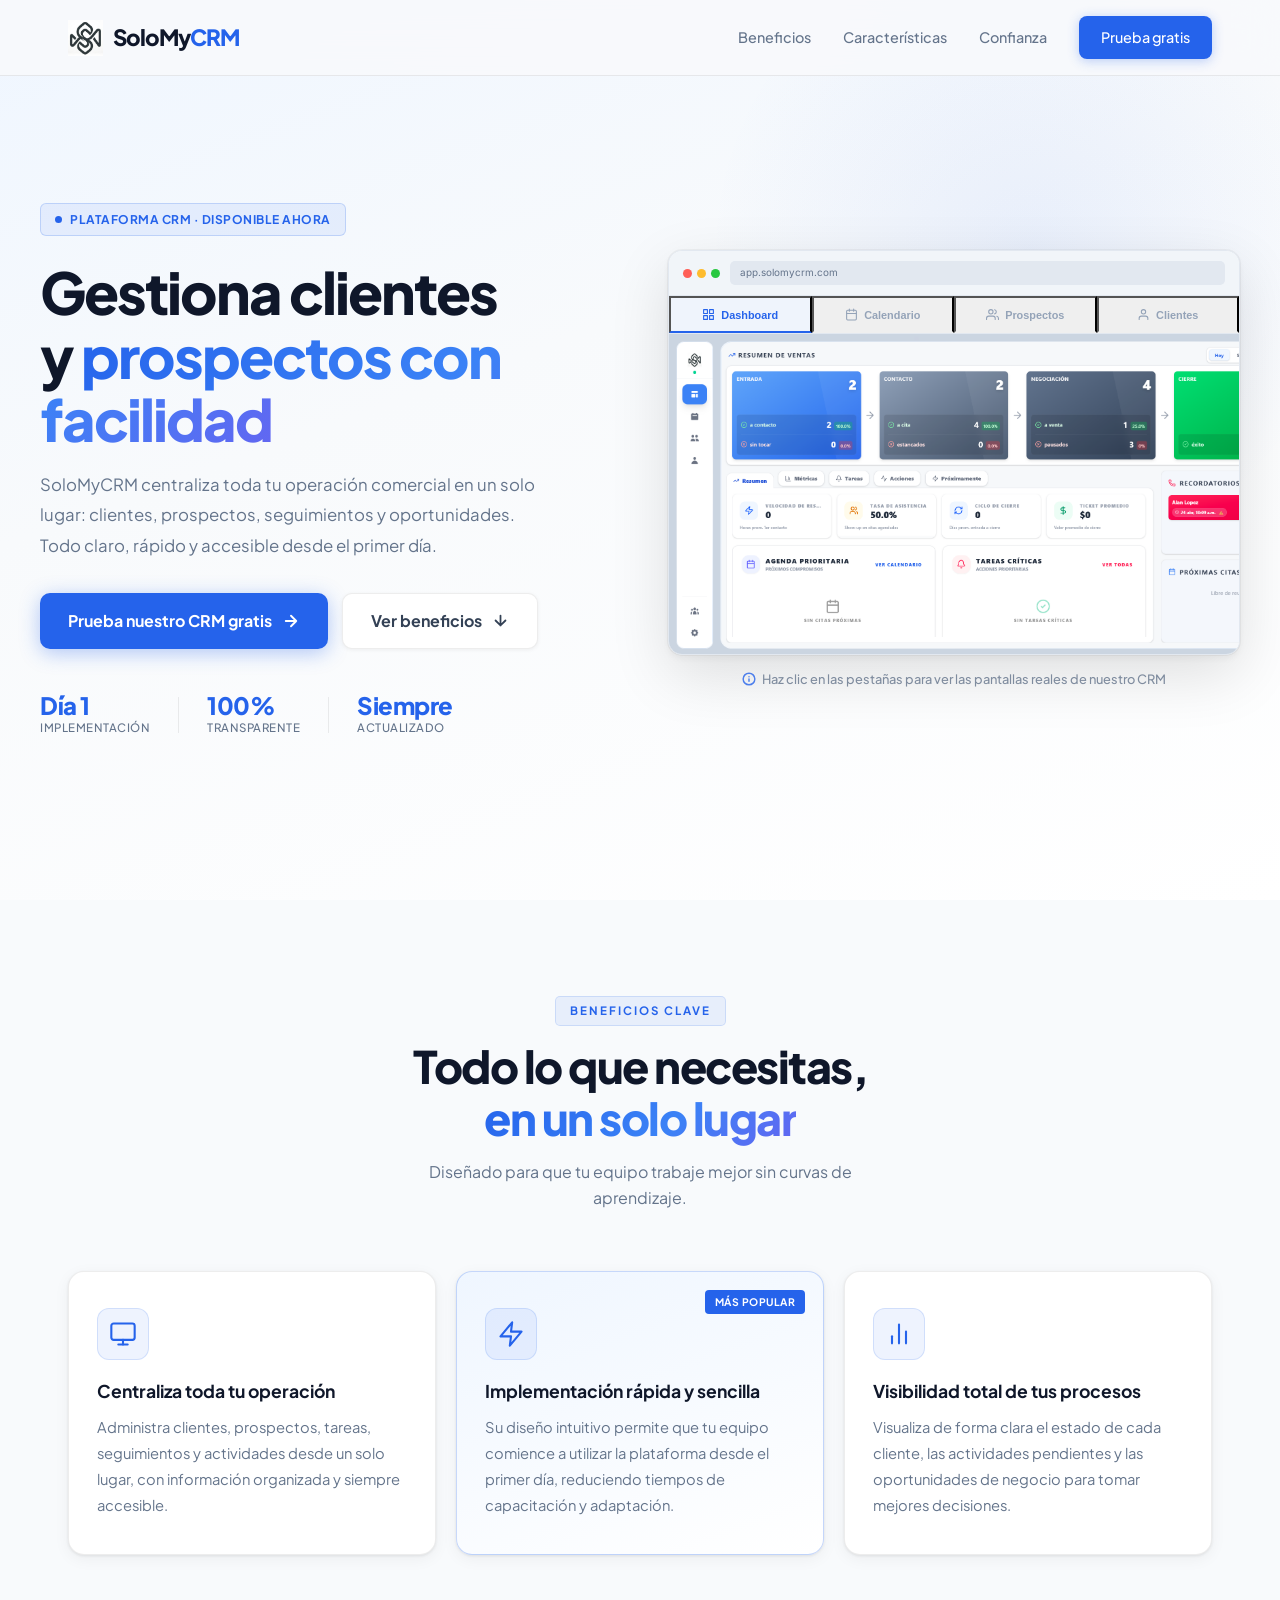
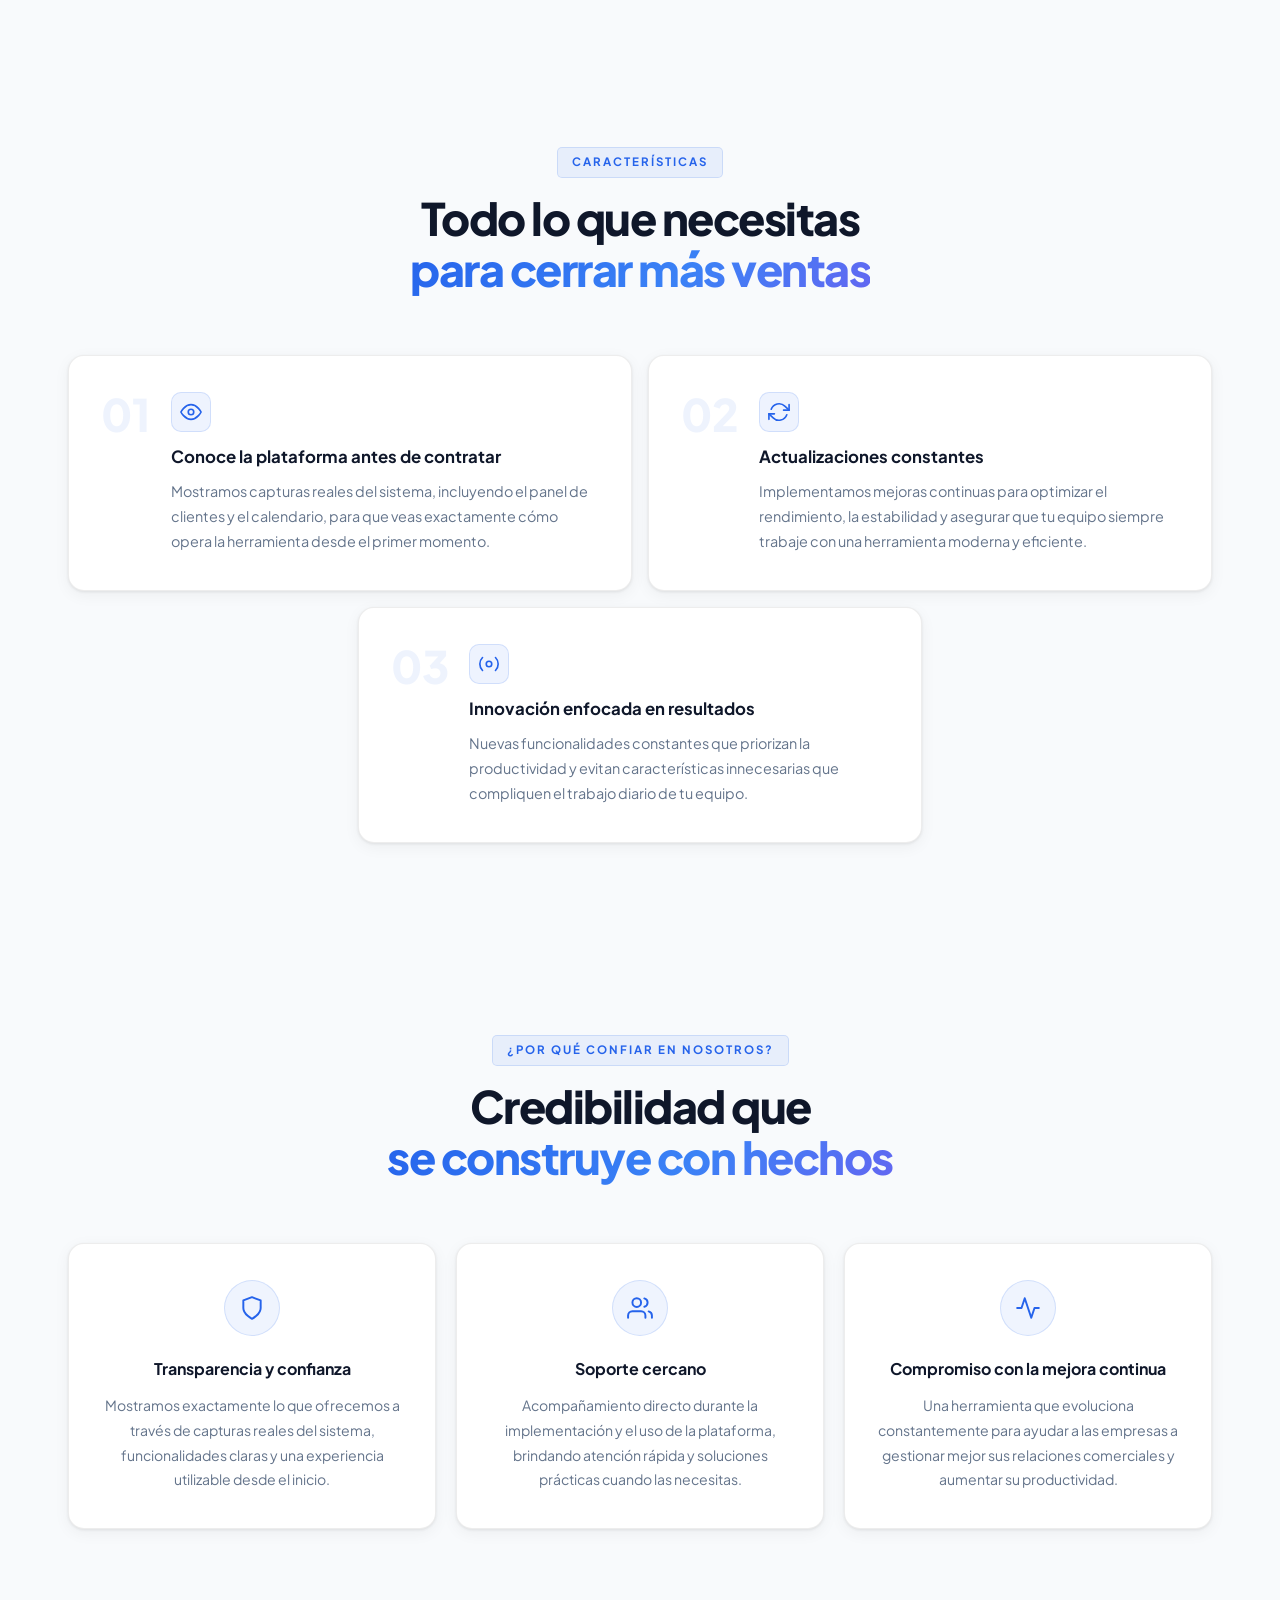
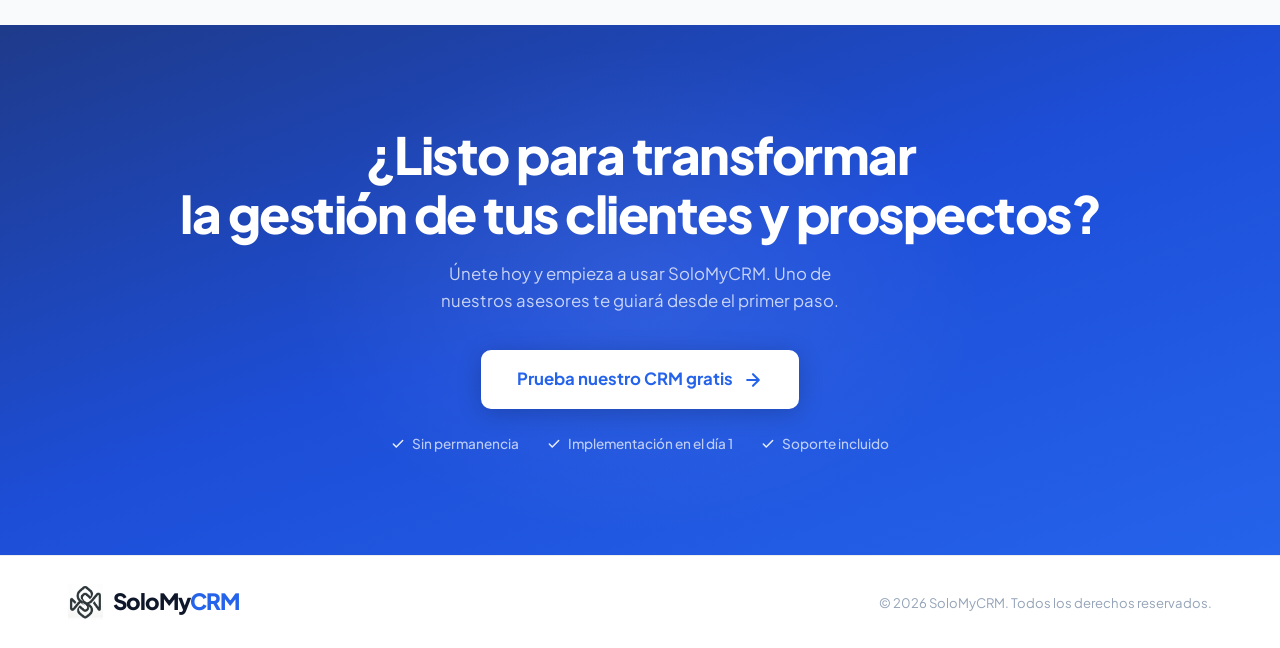
==== index.html @ 47e2627c "Update URLs to remove .html extension and add vercel.json for cleanUrls" ====
<!DOCTYPE html>
<html lang="es">
<head>
  <meta charset="UTF-8" />
  <meta name="viewport" content="width=device-width, initial-scale=1.0" />
  <meta name="description" content="SoloMyCRM, la plataforma CRM intuitiva que centraliza tu operación, simplifica el seguimiento de clientes y potencia el crecimiento de tu negocio desde el primer día." />
  <meta name="keywords" content="CRM, gestión de clientes, prospectos, ventas, SoloMyCRM, plataforma CRM" />
  <meta name="author" content="SoloMyCRM" />
  
  <!-- Open Graph / Facebook -->
  <meta property="og:type" content="website" />
  <meta property="og:title" content="SoloMyCRM — El CRM que tu equipo necesita" />
  <meta property="og:description" content="SoloMyCRM, la plataforma CRM intuitiva que centraliza tu operación, simplifica el seguimiento de clientes y potencia el crecimiento de tu negocio desde el primer día." />
  <meta property="og:image" content="pantalla principal smcrm.png" />
  
  <!-- Twitter -->
  <meta name="twitter:card" content="summary_large_image" />
  <meta name="twitter:title" content="SoloMyCRM — El CRM que tu equipo necesita" />
  <meta name="twitter:description" content="SoloMyCRM, la plataforma CRM intuitiva que centraliza tu operación, simplifica el seguimiento de clientes y potencia el crecimiento de tu negocio desde el primer día." />
  <meta name="twitter:image" content="pantalla principal smcrm.png" />

  <title>SoloMyCRM — El CRM que tu equipo necesita</title>
  
  <!-- Favicons -->
  <link rel="icon" type="image/png" href="logosolomycrm.png" />
  <link rel="apple-touch-icon" href="logosolomycrm.png" />
  <link rel="shortcut icon" href="logosolomycrm.png" />
  
  <link rel="preconnect" href="https://fonts.googleapis.com" />
  <link rel="preconnect" href="https://fonts.gstatic.com" crossorigin />
  <link href="https://fonts.googleapis.com/css2?family=Inter:wght@300;400;500;600;700;800;900&family=Plus+Jakarta+Sans:wght@400;500;600;700;800&display=swap" rel="stylesheet" />
  <link rel="stylesheet" href="style.css" />
</head>
<body>

  <!-- ========== NAVBAR ========== -->
  <header class="navbar" id="navbar">
    <div class="nav-container">
      <a href="#" class="logo">
        <img src="logosolomycrm.png" alt="SoloMyCRM" class="logo-img" />
        <span class="logo-text">SoloMy<span class="logo-accent">CRM</span></span>
      </a>
      <nav class="nav-links" id="navLinks">
        <a href="#beneficios">Beneficios</a>
        <a href="#caracteristicas">Características</a>
        <a href="#confianza">Confianza</a>
        <a href="formulario" class="nav-cta" id="navCtaBtn">Prueba gratis</a>
      </nav>
      <button class="hamburger" id="hamburger" aria-label="Menú">
        <span></span><span></span><span></span>
      </button>
    </div>
  </header>

  <!-- ========== HERO ========== -->
  <section class="hero" id="hero">
    <div class="hero-bg-glow"></div>

    <div class="hero-inner">
      <!-- LEFT: Copy -->
      <div class="hero-content">
        <div class="hero-badge">
          <span class="badge-dot"></span>
          Plataforma CRM · Disponible ahora
        </div>
        <h1 class="hero-title">
          Gestiona clientes<br />
          y <span class="gradient-text">prospectos con facilidad</span>
        </h1>
        <p class="hero-subtitle">
          SoloMyCRM centraliza toda tu operación comercial en un solo lugar: clientes, prospectos, seguimientos y oportunidades. Todo claro, rápido y accesible desde el primer día.
        </p>
        <div class="hero-actions">
          <a href="formulario" class="btn btn-primary" id="heroCta">
            <span>Prueba nuestro CRM gratis</span>
            <svg width="18" height="18" viewBox="0 0 24 24" fill="none" stroke="currentColor" stroke-width="2.5" stroke-linecap="round" stroke-linejoin="round"><path d="M5 12h14M12 5l7 7-7 7"/></svg>
          </a>
          <a href="#beneficios" class="btn btn-ghost">
            Ver beneficios
            <svg width="17" height="17" viewBox="0 0 24 24" fill="none" stroke="currentColor" stroke-width="2.5" stroke-linecap="round" stroke-linejoin="round"><path d="M12 5v14M5 12l7 7 7-7"/></svg>
          </a>
        </div>
        <div class="hero-stats">
          <div class="stat">
            <span class="stat-number">Día 1</span>
            <span class="stat-label">Implementación</span>
          </div>
          <div class="stat-divider"></div>
          <div class="stat">
            <span class="stat-number">100%</span>
            <span class="stat-label">Transparente</span>
          </div>
          <div class="stat-divider"></div>
          <div class="stat">
            <span class="stat-number">Siempre</span>
            <span class="stat-label">Actualizado</span>
          </div>
        </div>
      </div>
      <!-- /hero-content -->

      <!-- RIGHT: Interactive CRM mockup -->
      <div class="hero-visual">
        <div class="dashboard-mockup">
          <!-- Browser chrome -->
          <div class="mockup-chrome">
            <div class="chrome-dots">
              <span class="cdot cdot-r"></span>
              <span class="cdot cdot-y"></span>
              <span class="cdot cdot-g"></span>
            </div>
            <div class="chrome-bar">app.solomycrm.com</div>
          </div>

          <!-- Tab navigation -->
          <div class="mockup-tabs" id="mockupTabs">
            <button class="mockup-tab active" data-tab="dashboard">
              <svg width="13" height="13" viewBox="0 0 24 24" fill="none" stroke="currentColor" stroke-width="2" stroke-linecap="round" stroke-linejoin="round"><rect x="3" y="3" width="7" height="7"/><rect x="14" y="3" width="7" height="7"/><rect x="3" y="14" width="7" height="7"/><rect x="14" y="14" width="7" height="7"/></svg>
              Dashboard
            </button>
            <button class="mockup-tab" data-tab="calendario">
              <svg width="13" height="13" viewBox="0 0 24 24" fill="none" stroke="currentColor" stroke-width="2" stroke-linecap="round" stroke-linejoin="round"><rect x="3" y="4" width="18" height="18" rx="2"/><line x1="16" y1="2" x2="16" y2="6"/><line x1="8" y1="2" x2="8" y2="6"/><line x1="3" y1="10" x2="21" y2="10"/></svg>
              Calendario
            </button>
            <button class="mockup-tab" data-tab="prospectos">
              <svg width="13" height="13" viewBox="0 0 24 24" fill="none" stroke="currentColor" stroke-width="2" stroke-linecap="round" stroke-linejoin="round"><path d="M17 21v-2a4 4 0 0 0-4-4H5a4 4 0 0 0-4 4v2"/><circle cx="9" cy="7" r="4"/><path d="M23 21v-2a4 4 0 0 0-3-3.87"/><path d="M16 3.13a4 4 0 0 1 0 7.75"/></svg>
              Prospectos
            </button>
            <button class="mockup-tab" data-tab="clientes">
              <svg width="13" height="13" viewBox="0 0 24 24" fill="none" stroke="currentColor" stroke-width="2" stroke-linecap="round" stroke-linejoin="round"><path d="M20 21v-2a4 4 0 0 0-4-4H8a4 4 0 0 0-4 4v2"/><circle cx="12" cy="7" r="4"/></svg>
              Clientes
            </button>
          </div>

          <!-- Screen panels — real screenshots -->
          <div class="mockup-screens" id="mockupScreens">
            <div class="mockup-screen active" id="screen-dashboard">
              <img src="pantalla principal smcrm.png" alt="Dashboard SoloMyCRM" />
            </div>
            <div class="mockup-screen" id="screen-calendario">
              <img src="pantalla calendario solomycrm.png" alt="Calendario SoloMyCRM" />
            </div>
            <div class="mockup-screen" id="screen-prospectos">
              <img src="pantalla prospectos solomycrm.png" alt="Prospectos SoloMyCRM" />
            </div>
            <div class="mockup-screen" id="screen-clientes">
              <img src="Pantalla clientes solomycrm.png" alt="Clientes SoloMyCRM" />
            </div>
          </div>
        </div>
        <div class="mockup-caption">
          <svg width="14" height="14" viewBox="0 0 24 24" fill="none" stroke="currentColor" stroke-width="2.5" stroke-linecap="round" stroke-linejoin="round"><circle cx="12" cy="12" r="10"/><path d="M12 16v-4M12 8h.01"/></svg>
          <span>Haz clic en las pestañas para ver las pantallas reales de nuestro CRM</span>
        </div>
      </div>
      <!-- /hero-visual -->
    </div>
    <!-- /hero-inner -->
  </section>

  <!-- ========== BENEFICIOS ========== -->
  <section class="section" id="beneficios">
    <div class="container">
      <div class="section-header">
        <div class="section-tag">Beneficios clave</div>
        <h2 class="section-title">Todo lo que necesitas,<br /><span class="gradient-text">en un solo lugar</span></h2>
        <p class="section-sub">Diseñado para que tu equipo trabaje mejor sin curvas de aprendizaje.</p>
      </div>

      <div class="benefits-grid">
        <div class="benefit-card" id="benefit1">
          <div class="benefit-icon-wrap">
            <svg class="benefit-svg" width="28" height="28" viewBox="0 0 24 24" fill="none" stroke="currentColor" stroke-width="1.8" stroke-linecap="round" stroke-linejoin="round"><rect x="2" y="3" width="20" height="14" rx="2"/><line x1="8" y1="21" x2="16" y2="21"/><line x1="12" y1="17" x2="12" y2="21"/></svg>
          </div>
          <h3>Centraliza toda tu operación</h3>
          <p>Administra clientes, prospectos, tareas, seguimientos y actividades desde un solo lugar, con información organizada y siempre accesible.</p>
          <div class="benefit-glow"></div>
        </div>

        <div class="benefit-card featured" id="benefit2">
          <div class="benefit-icon-wrap">
            <svg class="benefit-svg" width="28" height="28" viewBox="0 0 24 24" fill="none" stroke="currentColor" stroke-width="1.8" stroke-linecap="round" stroke-linejoin="round"><polygon points="13 2 3 14 12 14 11 22 21 10 12 10 13 2"/></svg>
          </div>
          <h3>Implementación rápida y sencilla</h3>
          <p>Su diseño intuitivo permite que tu equipo comience a utilizar la plataforma desde el primer día, reduciendo tiempos de capacitación y adaptación.</p>
          <div class="benefit-glow"></div>
          <div class="featured-badge">Más popular</div>
        </div>

        <div class="benefit-card" id="benefit3">
          <div class="benefit-icon-wrap">
            <svg class="benefit-svg" width="28" height="28" viewBox="0 0 24 24" fill="none" stroke="currentColor" stroke-width="1.8" stroke-linecap="round" stroke-linejoin="round"><line x1="18" y1="20" x2="18" y2="10"/><line x1="12" y1="20" x2="12" y2="4"/><line x1="6" y1="20" x2="6" y2="14"/></svg>
          </div>
          <h3>Visibilidad total de tus procesos</h3>
          <p>Visualiza de forma clara el estado de cada cliente, las actividades pendientes y las oportunidades de negocio para tomar mejores decisiones.</p>
          <div class="benefit-glow"></div>
        </div>
      </div>
    </div>
  </section>

  <!-- ========== CARACTERISTICAS ========== -->
  <section class="section" id="caracteristicas">
    <div class="container">
      <div class="section-header">
        <div class="section-tag">Características</div>
        <h2 class="section-title">Todo lo que necesitas<br /><span class="gradient-text">para cerrar más ventas</span></h2>
      </div>

      <div class="features-grid">
        <div class="feature-item" id="feat1">
          <div class="feature-num">01</div>
          <div class="feature-content">
            <div class="feature-icon-svg">
              <svg width="22" height="22" viewBox="0 0 24 24" fill="none" stroke="currentColor" stroke-width="1.8" stroke-linecap="round" stroke-linejoin="round"><path d="M1 12s4-8 11-8 11 8 11 8-4 8-11 8-11-8-11-8z"/><circle cx="12" cy="12" r="3"/></svg>
            </div>
            <h3>Conoce la plataforma antes de contratar</h3>
            <p>Mostramos capturas reales del sistema, incluyendo el panel de clientes y el calendario, para que veas exactamente cómo opera la herramienta desde el primer momento.</p>
          </div>
        </div>

        <div class="feature-item" id="feat2">
          <div class="feature-num">02</div>
          <div class="feature-content">
            <div class="feature-icon-svg">
              <svg width="22" height="22" viewBox="0 0 24 24" fill="none" stroke="currentColor" stroke-width="1.8" stroke-linecap="round" stroke-linejoin="round"><polyline points="23 4 23 10 17 10"/><polyline points="1 20 1 14 7 14"/><path d="M3.51 9a9 9 0 0 1 14.85-3.36L23 10M1 14l4.64 4.36A9 9 0 0 0 20.49 15"/></svg>
            </div>
            <h3>Actualizaciones constantes</h3>
            <p>Implementamos mejoras continuas para optimizar el rendimiento, la estabilidad y asegurar que tu equipo siempre trabaje con una herramienta moderna y eficiente.</p>
          </div>
        </div>


        <div class="feature-item" id="feat3">
          <div class="feature-num">03</div>
          <div class="feature-content">
            <div class="feature-icon-svg">
              <svg width="22" height="22" viewBox="0 0 24 24" fill="none" stroke="currentColor" stroke-width="1.8" stroke-linecap="round" stroke-linejoin="round"><circle cx="12" cy="12" r="3"/><path d="M19.07 4.93a10 10 0 0 1 0 14.14M4.93 4.93a10 10 0 0 0 0 14.14"/></svg>
            </div>
            <h3>Innovación enfocada en resultados</h3>
            <p>Nuevas funcionalidades constantes que priorizan la productividad y evitan características innecesarias que compliquen el trabajo diario de tu equipo.</p>
          </div>
        </div>
      </div>
    </div>
  </section>

  <!-- ========== CONFIANZA ========== -->
  <section class="section" id="confianza">
    <div class="container">
      <div class="section-header">
        <div class="section-tag">¿Por qué confiar en nosotros?</div>
        <h2 class="section-title">Credibilidad que<br /><span class="gradient-text">se construye con hechos</span></h2>
      </div>

      <div class="trust-grid">
        <div class="trust-card" id="trust1">
          <div class="trust-icon-svg">
            <svg width="26" height="26" viewBox="0 0 24 24" fill="none" stroke="currentColor" stroke-width="1.8" stroke-linecap="round" stroke-linejoin="round"><path d="M12 22s8-4 8-10V5l-8-3-8 3v7c0 6 8 10 8 10z"/></svg>
          </div>
          <h3>Transparencia y confianza</h3>
          <p>Mostramos exactamente lo que ofrecemos a través de capturas reales del sistema, funcionalidades claras y una experiencia utilizable desde el inicio.</p>
        </div>
        <div class="trust-card" id="trust2">
          <div class="trust-icon-svg">
            <svg width="26" height="26" viewBox="0 0 24 24" fill="none" stroke="currentColor" stroke-width="1.8" stroke-linecap="round" stroke-linejoin="round"><path d="M17 21v-2a4 4 0 0 0-4-4H5a4 4 0 0 0-4 4v2"/><circle cx="9" cy="7" r="4"/><path d="M23 21v-2a4 4 0 0 0-3-3.87"/><path d="M16 3.13a4 4 0 0 1 0 7.75"/></svg>
          </div>
          <h3>Soporte cercano</h3>
          <p>Acompañamiento directo durante la implementación y el uso de la plataforma, brindando atención rápida y soluciones prácticas cuando las necesitas.</p>
        </div>
        <div class="trust-card" id="trust3">
          <div class="trust-icon-svg">
            <svg width="26" height="26" viewBox="0 0 24 24" fill="none" stroke="currentColor" stroke-width="1.8" stroke-linecap="round" stroke-linejoin="round"><polyline points="22 12 18 12 15 21 9 3 6 12 2 12"/></svg>
          </div>
          <h3>Compromiso con la mejora continua</h3>
          <p>Una herramienta que evoluciona constantemente para ayudar a las empresas a gestionar mejor sus relaciones comerciales y aumentar su productividad.</p>
        </div>
      </div>
    </div>
  </section>

  <!-- ========== CTA FINAL ========== -->
  <section class="cta-section" id="ctaSection">
    <div class="cta-glow"></div>
    <div class="container cta-content">
      <h2 class="cta-title">¿Listo para transformar<br />la gestión de tus clientes y prospectos?</h2>
      <p class="cta-sub">Únete hoy y empieza a usar SoloMyCRM. Uno de nuestros asesores te guiará desde el primer paso.</p>
      <a href="formulario" class="btn btn-primary btn-large" id="finalCta">
        <span>Prueba nuestro CRM gratis</span>
        <svg width="20" height="20" viewBox="0 0 24 24" fill="none" stroke="currentColor" stroke-width="2.5" stroke-linecap="round" stroke-linejoin="round"><path d="M5 12h14M12 5l7 7-7 7"/></svg>
      </a>
      <div class="cta-checks">
        <span>
          <svg width="14" height="14" viewBox="0 0 24 24" fill="none" stroke="currentColor" stroke-width="2.5" stroke-linecap="round" stroke-linejoin="round"><polyline points="20 6 9 17 4 12"/></svg>
          Sin permanencia
        </span>
        <span>
          <svg width="14" height="14" viewBox="0 0 24 24" fill="none" stroke="currentColor" stroke-width="2.5" stroke-linecap="round" stroke-linejoin="round"><polyline points="20 6 9 17 4 12"/></svg>
          Implementación en el día 1
        </span>
        <span>
          <svg width="14" height="14" viewBox="0 0 24 24" fill="none" stroke="currentColor" stroke-width="2.5" stroke-linecap="round" stroke-linejoin="round"><polyline points="20 6 9 17 4 12"/></svg>
          Soporte incluido
        </span>
      </div>
    </div>
  </section>

  <!-- ========== FOOTER ========== -->
  <footer class="footer">
    <div class="container footer-inner">
      <a href="#" class="logo">
        <img src="logosolomycrm.png" alt="SoloMyCRM" class="logo-img" />
        <span class="logo-text">SoloMy<span class="logo-accent">CRM</span></span>
      </a>
      <p class="footer-copy">© 2026 SoloMyCRM. Todos los derechos reservados.</p>
    </div>
  </footer>

  <script src="script.js"></script>
</body>
</html>
---- style.css ----
/* =============================================
   SOLOMYCRM — DESIGN SYSTEM v3 (Light Theme)
   Palette: Blue #2563EB · White/Light grays
   ============================================= */

*, *::before, *::after {
  box-sizing: border-box;
  margin: 0;
  padding: 0;
}

:root {
  /* Brand blues */
  --blue: #2563EB;
  --blue-light: #3B82F6;
  --blue-bright: #60A5FA;
  --blue-dark: #1D4ED8;
  --blue-deeper: #1E40AF;
  --blue-glow: rgba(37, 99, 235, 0.15);
  --blue-subtle: rgba(37, 99, 235, 0.06);

  /* Light theme neutrals */
  --bg: #F8FAFC;
  --bg-2: #FFFFFF;
  --bg-3: #F1F5F9;
  --dark-section: #0F172A;
  --dark-section-2: #1E293B;
  --text: #0F172A;
  --text-2: #334155;
  --text-muted: #64748B;
  --text-light: #94A3B8;
  --border: rgba(0, 0, 0, 0.07);
  --border-blue: rgba(37, 99, 235, 0.2);
  --card-bg: #FFFFFF;
  --card-shadow: 0 1px 3px rgba(0,0,0,0.08), 0 4px 16px rgba(0,0,0,0.05);

  /* Dark section accent */
  --dark-border: rgba(255,255,255,0.08);
  --dark-card: rgba(255,255,255,0.04);

  --radius: 16px;
  --radius-sm: 8px;
  --radius-lg: 24px;
  --transition: 0.3s cubic-bezier(0.4, 0, 0.2, 1);
  --font: 'Plus Jakarta Sans', 'Inter', sans-serif;
}

html { scroll-behavior: smooth; }

body {
  font-family: var(--font);
  background: var(--bg);
  color: var(--text);
  line-height: 1.6;
  overflow-x: hidden;
}

::-webkit-scrollbar { width: 5px; }
::-webkit-scrollbar-track { background: var(--bg); }
::-webkit-scrollbar-thumb { background: #CBD5E1; border-radius: 99px; }
::selection { background: var(--blue-glow); color: var(--blue); }

.container {
  max-width: 1200px;
  margin: 0 auto;
  padding: 0 28px;
}

.gradient-text {
  background: linear-gradient(135deg, var(--blue) 0%, var(--blue-light) 60%, #6366F1 100%);
  -webkit-background-clip: text;
  -webkit-text-fill-color: transparent;
  background-clip: text;
}

/* =============================================
   NAVBAR
   ============================================= */
.navbar {
  position: fixed;
  top: 0; left: 0; right: 0;
  z-index: 100;
  padding: 16px 0;
  background: rgba(248,250,252,0.85);
  backdrop-filter: blur(20px);
  -webkit-backdrop-filter: blur(20px);
  border-bottom: 1px solid var(--border);
  transition: padding var(--transition), box-shadow var(--transition);
}

.navbar.scrolled {
  padding: 10px 0;
  background: rgba(248,250,252,0.97);
  box-shadow: 0 1px 20px rgba(0,0,0,0.08);
}

.nav-container {
  max-width: 1200px;
  margin: 0 auto;
  padding: 0 28px;
  display: flex;
  align-items: center;
  justify-content: space-between;
  gap: 24px;
}

.logo {
  text-decoration: none;
  display: inline-flex;
  align-items: center;
  gap: 10px;
}

.logo-img {
  height: 36px;
  width: auto;
  display: block;
}

.logo-text {
  font-family: var(--font);
  font-size: 1.4rem;
  font-weight: 900;
  letter-spacing: -1px;
  color: var(--text);
}

.logo-accent { color: var(--blue); }

.nav-links {
  display: flex;
  align-items: center;
  gap: 32px;
}

.nav-links a {
  text-decoration: none;
  color: var(--text-muted);
  font-weight: 500;
  font-size: 0.9rem;
  transition: color var(--transition);
  position: relative;
}

.nav-links a:not(.nav-cta):hover { color: var(--text); }

.nav-links a:not(.nav-cta)::after {
  content: '';
  position: absolute;
  bottom: -4px; left: 0;
  width: 0; height: 2px;
  background: var(--blue);
  border-radius: 2px;
  transition: width var(--transition);
}

.nav-links a:not(.nav-cta):hover::after { width: 100%; }

.nav-cta {
  background: var(--blue) !important;
  color: #FFFFFF !important;
  padding: 10px 22px;
  border-radius: 8px;
  font-weight: 700;
  font-size: 0.88rem;
  transition: all var(--transition);
  box-shadow: 0 2px 12px rgba(37,99,235,0.3);
}

.nav-cta:hover {
  background: var(--blue-dark) !important;
  transform: translateY(-1px);
  box-shadow: 0 6px 24px rgba(37,99,235,0.4) !important;
}

.hamburger {
  display: none;
  flex-direction: column;
  gap: 5px;
  background: none;
  border: none;
  cursor: pointer;
  padding: 4px;
}

.hamburger span {
  display: block;
  width: 24px; height: 2px;
  background: var(--text);
  border-radius: 2px;
  transition: all 0.3s;
}

/* =============================================
   BUTTONS
   ============================================= */
.btn {
  display: inline-flex;
  align-items: center;
  gap: 10px;
  font-family: var(--font);
  font-weight: 700;
  font-size: 1rem;
  padding: 14px 28px;
  border-radius: 10px;
  text-decoration: none;
  cursor: pointer;
  border: none;
  transition: all var(--transition);
  white-space: nowrap;
}

.btn-primary {
  background: var(--blue);
  color: #FFFFFF;
  box-shadow: 0 4px 20px rgba(37,99,235,0.35);
}

.btn-primary:hover {
  background: var(--blue-dark);
  transform: translateY(-2px);
  box-shadow: 0 8px 32px rgba(37,99,235,0.45);
}

.btn-ghost {
  background: var(--bg-2);
  color: var(--text-2);
  border: 1px solid var(--border);
  box-shadow: 0 1px 4px rgba(0,0,0,0.06);
}

.btn-ghost:hover {
  background: var(--bg-3);
  color: var(--text);
  border-color: rgba(0,0,0,0.12);
  transform: translateY(-1px);
  box-shadow: 0 4px 12px rgba(0,0,0,0.1);
}

.btn-large {
  font-size: 1.05rem;
  padding: 16px 36px;
}

/* =============================================
   HERO
   ============================================= */
.hero {
  min-height: 100vh;
  display: flex;
  align-items: center;
  padding: 100px 28px 60px;
  position: relative;
  overflow: hidden;
  background: linear-gradient(160deg, #EFF6FF 0%, #F8FAFC 40%, #FFFFFF 100%);
}

.hero-bg-glow {
  position: absolute;
  top: -100px; right: -100px;
  width: 700px; height: 700px;
  background: radial-gradient(circle, rgba(37,99,235,0.08) 0%, transparent 65%);
  pointer-events: none;
  animation: breathe 7s ease-in-out infinite;
}

@keyframes breathe {
  0%, 100% { opacity: 0.5; transform: scale(1); }
  50% { opacity: 1; transform: scale(1.06); }
}

.hero-particles { display: none; }

.hero-inner {
  display: grid;
  grid-template-columns: 1fr 1fr;
  align-items: center;
  gap: 56px;
  width: 100%;
  max-width: 1200px;
  margin: 0 auto;
  position: relative;
  z-index: 2;
}

.hero-content {
  position: relative;
  z-index: 2;
}

.hero-badge {
  display: inline-flex;
  align-items: center;
  gap: 8px;
  font-size: 0.75rem;
  font-weight: 700;
  color: var(--blue);
  background: rgba(37,99,235,0.08);
  border: 1px solid rgba(37,99,235,0.2);
  padding: 6px 14px;
  border-radius: 6px;
  width: fit-content;
  letter-spacing: 0.5px;
  text-transform: uppercase;
  margin-bottom: 24px;
}

.badge-dot {
  width: 7px; height: 7px;
  background: var(--blue);
  border-radius: 50%;
  animation: pulse 2.5s ease-in-out infinite;
}

@keyframes pulse {
  0%, 100% { box-shadow: 0 0 0 0 rgba(37,99,235,0.4); }
  50% { box-shadow: 0 0 0 7px rgba(37,99,235,0); }
}

.hero-title {
  font-size: clamp(2.4rem, 4.5vw, 3.6rem);
  font-weight: 900;
  line-height: 1.1;
  letter-spacing: -2px;
  color: var(--text);
  margin-bottom: 20px;
}

.hero-subtitle {
  font-size: 1.05rem;
  color: var(--text-muted);
  line-height: 1.8;
  max-width: 500px;
  margin-bottom: 32px;
  font-weight: 400;
}

.hero-actions {
  display: flex;
  gap: 14px;
  flex-wrap: wrap;
  margin-bottom: 44px;
}

.hero-stats {
  display: flex;
  align-items: center;
  gap: 28px;
}

.stat { display: flex; flex-direction: column; gap: 2px; }

.stat-number {
  font-size: 1.5rem;
  font-weight: 800;
  color: var(--blue);
  letter-spacing: -0.5px;
  line-height: 1;
}

.stat-label {
  font-size: 0.72rem;
  color: var(--text-muted);
  font-weight: 500;
  text-transform: uppercase;
  letter-spacing: 0.5px;
}

.stat-divider {
  width: 1px; height: 36px;
  background: var(--border);
}

/* =============================================
   HERO VISUAL — Interactive Screenshot Viewer
   ============================================= */
.hero-visual {
  position: relative;
  z-index: 2;
  width: 100%;
  animation: floatDash 6s ease-in-out infinite;
}

@keyframes floatDash {
  0%, 100% { transform: translateY(0px); }
  50% { transform: translateY(-10px); }
}

.dashboard-mockup {
  background: #FFFFFF;
  border: 1px solid #E2E8F0;
  border-radius: 14px;
  overflow: hidden;
  box-shadow:
    0 4px 6px rgba(0,0,0,0.04),
    0 20px 60px rgba(0,0,0,0.12),
    0 0 0 1px rgba(0,0,0,0.04);
}

/* Browser chrome */
.mockup-chrome {
  background: #F1F5F9;
  padding: 10px 14px;
  display: flex;
  align-items: center;
  gap: 10px;
  border-bottom: 1px solid #E2E8F0;
}

.chrome-dots { display: flex; gap: 5px; flex-shrink: 0; }
.cdot { width: 9px; height: 9px; border-radius: 50%; }
.cdot-r { background: #FF5F57; }
.cdot-y { background: #FEBC2E; }
.cdot-g { background: #28C840; }

.chrome-bar {
  flex: 1;
  background: #E2E8F0;
  border-radius: 5px;
  font-size: 0.62rem;
  color: #64748B;
  padding: 4px 10px;
  font-family: 'Inter', monospace;
}

/* ——— Tab navigation ——— */
.mockup-tabs {
  display: flex;
  gap: 0;
  background: #F8FAFC;
  border-bottom: 1px solid #E2E8F0;
}

.mockup-tab {
  flex: 1;
  display: flex;
  align-items: center;
  justify-content: center;
  gap: 6px;
  padding: 10px 8px;
  font-size: 0.68rem;
  font-weight: 600;
  color: #94A3B8;
  cursor: pointer;
  border-bottom: 2px solid transparent;
  transition: all 0.2s;
  user-select: none;
}

.mockup-tab:hover { color: var(--blue); background: rgba(37,99,235,0.03); }

.mockup-tab.active {
  color: var(--blue);
  border-bottom-color: var(--blue);
  background: rgba(37,99,235,0.04);
}

.mockup-tab svg { flex-shrink: 0; }

/* ——— Screenshot panels ——— */
.mockup-screens {
  position: relative;
  height: 320px;
  overflow: hidden;
}

.mockup-screen {
  position: absolute;
  inset: 0;
  opacity: 0;
  transition: opacity 0.4s ease;
  pointer-events: none;
}

.mockup-screen.active {
  opacity: 1;
  pointer-events: auto;
}

.mockup-screen img {
  width: 100%;
  height: 100%;
  object-fit: cover;
  object-position: top left;
  display: block;
}

.mockup-caption {
  display: flex;
  align-items: center;
  justify-content: center;
  margin-top: 14px;
  font-size: 0.8rem;
  color: var(--text-muted);
  font-weight: 500;
  gap: 6px;
  opacity: 0.8;
}

.mockup-caption svg {
  color: var(--blue);
  flex-shrink: 0;
}

/* =============================================
   SECTIONS
   ============================================= */
.section {
  padding: 96px 0;
  position: relative;
}

/* Light section */
.section { background: var(--bg); }

/* Dark section */
.section-dark {
  background: var(--dark-section);
}

.section-header {
  text-align: center;
  margin-bottom: 60px;
}

.section-tag {
  display: inline-block;
  font-size: 0.72rem;
  font-weight: 700;
  color: var(--blue);
  text-transform: uppercase;
  letter-spacing: 2px;
  margin-bottom: 14px;
  background: rgba(37,99,235,0.08);
  border: 1px solid rgba(37,99,235,0.15);
  padding: 5px 14px;
  border-radius: 5px;
}

/* Dark section tag */
.section-dark .section-tag {
  color: var(--blue);
  background: rgba(37,99,235,0.08);
  border-color: rgba(37,99,235,0.15);
}

.section-title {
  font-size: clamp(1.8rem, 3.5vw, 2.8rem);
  font-weight: 900;
  line-height: 1.15;
  letter-spacing: -1.5px;
  margin-bottom: 16px;
  color: var(--text);
}

.section-dark .section-title { color: #FFFFFF; }

.section-sub {
  font-size: 1rem;
  color: var(--text-muted);
  max-width: 480px;
  margin: 0 auto;
}

.section-dark .section-sub { color: #94A3B8; }

/* =============================================
   BENEFITS
   ============================================= */
.benefits-grid {
  display: grid;
  grid-template-columns: repeat(3, 1fr);
  gap: 20px;
}

.benefit-card {
  background: var(--bg-2);
  border: 1px solid var(--border);
  border-radius: var(--radius);
  padding: 36px 28px;
  position: relative;
  overflow: hidden;
  transition: all var(--transition);
  box-shadow: var(--card-shadow);
}

.benefit-card::after {
  content: '';
  position: absolute;
  bottom: 0; left: 0; right: 0;
  height: 3px;
  background: linear-gradient(90deg, transparent, var(--blue), transparent);
  opacity: 0;
  transition: opacity var(--transition);
}

.benefit-card:hover {
  border-color: rgba(37,99,235,0.2);
  transform: translateY(-5px);
  box-shadow: 0 4px 6px rgba(0,0,0,0.04), 0 20px 48px rgba(37,99,235,0.12);
}

.benefit-card:hover::after { opacity: 1; }

.benefit-card.featured {
  border-color: rgba(37,99,235,0.25);
  background: linear-gradient(160deg, #EFF6FF 0%, #FFFFFF 100%);
}

.benefit-card.featured:hover {
  border-color: rgba(37,99,235,0.4);
  box-shadow: 0 4px 6px rgba(0,0,0,0.04), 0 20px 48px rgba(37,99,235,0.2);
}

.featured-badge {
  position: absolute;
  top: 18px; right: 18px;
  background: var(--blue);
  color: #FFFFFF;
  font-size: 0.65rem;
  font-weight: 700;
  padding: 4px 10px;
  border-radius: 4px;
  text-transform: uppercase;
  letter-spacing: 0.5px;
}

.benefit-icon-wrap {
  width: 52px; height: 52px;
  background: rgba(37,99,235,0.08);
  border: 1px solid rgba(37,99,235,0.15);
  border-radius: 12px;
  display: flex;
  align-items: center;
  justify-content: center;
  margin-bottom: 20px;
  transition: all var(--transition);
}

.benefit-svg { stroke: var(--blue); transition: transform var(--transition); }
.benefit-card:hover .benefit-icon-wrap { background: rgba(37,99,235,0.14); border-color: rgba(37,99,235,0.3); }
.benefit-card:hover .benefit-svg { transform: scale(1.1); }

.benefit-card h3 {
  font-size: 1.1rem;
  font-weight: 700;
  margin-bottom: 12px;
  color: var(--text);
  line-height: 1.35;
}

.benefit-card p {
  font-size: 0.92rem;
  color: var(--text-muted);
  line-height: 1.75;
}

.benefit-glow { display: none; }

/* =============================================
   FEATURES
   ============================================= */
.features-grid {
  display: grid;
  grid-template-columns: repeat(2, 1fr);
  gap: 16px;
}

.feature-item {
  display: flex;
  gap: 20px;
  padding: 36px 32px;
  background: var(--bg-2);
  border: 1px solid var(--border);
  border-radius: var(--radius);
  transition: all var(--transition);
  position: relative;
  overflow: hidden;
  box-shadow: var(--card-shadow);
}

.feature-item::before {
  content: '';
  position: absolute;
  top: 0; left: 0;
  width: 3px; height: 0;
  background: var(--blue);
  transition: height var(--transition);
  border-radius: 0 2px 2px 0;
}

.feature-item:hover {
  border-color: rgba(37,99,235,0.2);
  transform: translateY(-4px);
  box-shadow: 0 4px 6px rgba(0,0,0,0.04), 0 16px 40px rgba(37,99,235,0.1);
}
.feature-item:hover::before { height: 100%; }

.feature-num {
  font-size: 2.8rem;
  font-weight: 900;
  color: rgba(37,99,235,0.08);
  line-height: 1;
  flex-shrink: 0;
  transition: color var(--transition);
}

.feature-item:hover .feature-num { color: rgba(37,99,235,0.15); }

.feature-content { flex: 1; }

.feature-icon-svg {
  width: 40px; height: 40px;
  background: rgba(37,99,235,0.08);
  border: 1px solid rgba(37,99,235,0.15);
  border-radius: 10px;
  display: flex;
  align-items: center;
  justify-content: center;
  margin-bottom: 14px;
  transition: all var(--transition);
}

.feature-icon-svg svg { stroke: var(--blue); }
.feature-item:hover .feature-icon-svg { background: rgba(37,99,235,0.14); border-color: rgba(37,99,235,0.28); }

.feature-content h3 {
  font-size: 1.05rem;
  font-weight: 700;
  color: var(--text);
  margin-bottom: 10px;
  line-height: 1.35;
}

.feature-content p {
  font-size: 0.9rem;
  color: var(--text-muted);
  line-height: 1.75;
}

@media (min-width: 901px) {
  #feat3 {
    grid-column: span 2;
    justify-self: center;
    width: calc(50% - 8px);
  }
}

/* =============================================
   TRUST
   ============================================= */
.trust-grid {
  display: grid;
  grid-template-columns: repeat(3, 1fr);
  gap: 20px;
}

.trust-card {
  background: var(--bg-2);
  border: 1px solid var(--border);
  border-radius: var(--radius);
  padding: 36px 28px;
  text-align: center;
  transition: all var(--transition);
  box-shadow: var(--card-shadow);
}

.trust-card:hover {
  border-color: rgba(37,99,235,0.2);
  transform: translateY(-4px);
  box-shadow: 0 4px 6px rgba(0,0,0,0.04), 0 16px 40px rgba(37,99,235,0.1);
}

.trust-icon-svg {
  width: 56px; height: 56px;
  background: rgba(37,99,235,0.07);
  border: 1px solid rgba(37,99,235,0.15);
  border-radius: 50%;
  display: flex;
  align-items: center;
  justify-content: center;
  margin: 0 auto 20px;
  transition: all var(--transition);
}

.trust-icon-svg svg { stroke: var(--blue); }
.trust-card:hover .trust-icon-svg { background: rgba(37,99,235,0.13); border-color: rgba(37,99,235,0.3); }

.trust-card h3 {
  font-size: 1rem;
  font-weight: 700;
  color: var(--text);
  margin-bottom: 12px;
}

.trust-card p {
  font-size: 0.88rem;
  color: var(--text-muted);
  line-height: 1.75;
}

/* =============================================
   CTA SECTION
   ============================================= */
.cta-section {
  padding: 100px 28px;
  text-align: center;
  position: relative;
  overflow: hidden;
  background: linear-gradient(160deg, #1E3A8A 0%, #1D4ED8 50%, #2563EB 100%);
}

.cta-glow {
  position: absolute;
  top: 50%; left: 50%;
  transform: translate(-50%, -50%);
  width: 700px; height: 500px;
  background: radial-gradient(ellipse, rgba(255,255,255,0.08) 0%, transparent 70%);
  pointer-events: none;
}

.cta-content { position: relative; z-index: 2; }

.cta-title {
  font-size: clamp(2rem, 4.5vw, 3.2rem);
  font-weight: 900;
  letter-spacing: -1.5px;
  line-height: 1.15;
  margin-bottom: 18px;
  color: #FFFFFF;
}

.cta-sub {
  font-size: 1.05rem;
  color: rgba(255,255,255,0.75);
  margin-bottom: 36px;
  max-width: 440px;
  margin-left: auto;
  margin-right: auto;
}

.cta-section .btn-primary {
  background: #FFFFFF;
  color: var(--blue);
  box-shadow: 0 4px 24px rgba(0,0,0,0.2);
}

.cta-section .btn-primary:hover {
  background: #EFF6FF;
  color: var(--blue-dark);
  box-shadow: 0 8px 40px rgba(0,0,0,0.3);
}

.cta-checks {
  display: flex;
  align-items: center;
  justify-content: center;
  gap: 28px;
  margin-top: 24px;
  flex-wrap: wrap;
}

.cta-checks span {
  display: flex;
  align-items: center;
  gap: 7px;
  font-size: 0.85rem;
  color: rgba(255,255,255,0.7);
  font-weight: 500;
}

.cta-checks svg { stroke: rgba(255,255,255,0.9); flex-shrink: 0; }

/* =============================================
   FOOTER
   ============================================= */
.footer {
  padding: 28px;
  border-top: 1px solid var(--border);
  background: var(--bg-2);
}

.footer-inner {
  max-width: 1200px;
  margin: 0 auto;
  display: flex;
  align-items: center;
  justify-content: space-between;
  flex-wrap: wrap;
  gap: 14px;
}

.footer-copy {
  font-size: 0.82rem;
  color: var(--text-light);
}

/* =============================================
   SCROLL REVEAL
   ============================================= */
.reveal {
  opacity: 0;
  transform: translateY(24px);
  transition: opacity 0.6s ease, transform 0.6s ease;
}

.reveal.visible { opacity: 1; transform: translateY(0); }
.reveal-delay-1 { transition-delay: 0.1s; }
.reveal-delay-2 { transition-delay: 0.2s; }
.reveal-delay-3 { transition-delay: 0.3s; }

/* =============================================
   RESPONSIVE
   ============================================= */
@media (max-width: 1100px) {
  .hero-inner { gap: 36px; }
}

@media (max-width: 900px) {
  .hero-visual { display: none; }
  .hero-inner { grid-template-columns: 1fr; }
  .hero { text-align: center; padding: 100px 24px 60px; }
  .hero-badge { margin: 0 auto 24px; }
  .hero-subtitle { margin: 0 auto 32px; }
  .hero-actions { justify-content: center; }
  .hero-stats { justify-content: center; }
  .benefits-grid { grid-template-columns: 1fr; }
  .features-grid { grid-template-columns: 1fr; }
  .trust-grid { grid-template-columns: 1fr; }
}

@media (max-width: 768px) {
  .nav-links {
    display: none;
    position: fixed;
    top: 64px; left: 0; right: 0;
    background: rgba(248,250,252,0.98);
    flex-direction: column;
    padding: 24px;
    gap: 20px;
    border-bottom: 1px solid var(--border);
    z-index: 99;
    backdrop-filter: blur(20px);
  }
  .nav-links.open { display: flex; }
  .hamburger { display: flex; }
  .section { padding: 68px 0; }
}

@media (max-width: 480px) {
  .hero-actions { flex-direction: column; align-items: stretch; }
  .btn { justify-content: center; }
  .hero-stats { flex-direction: column; gap: 14px; }
  .stat-divider { display: none; }
}
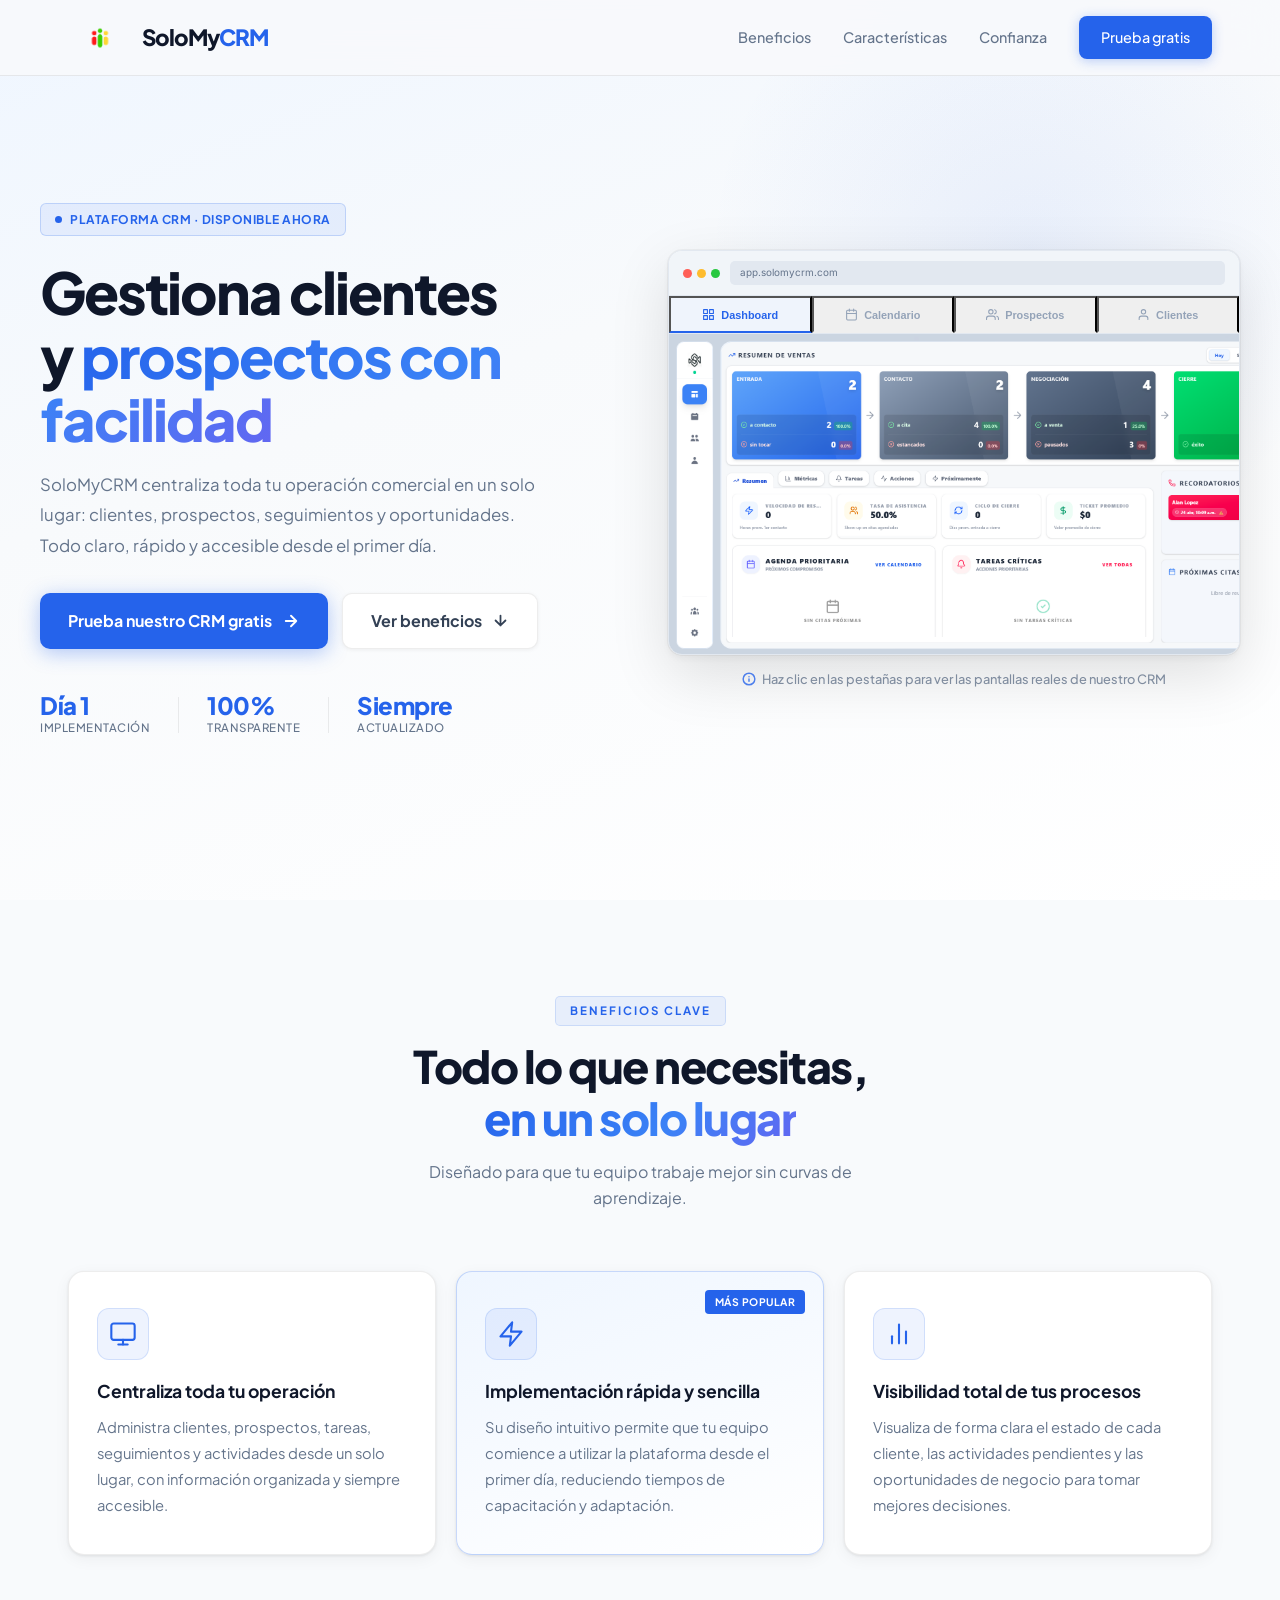
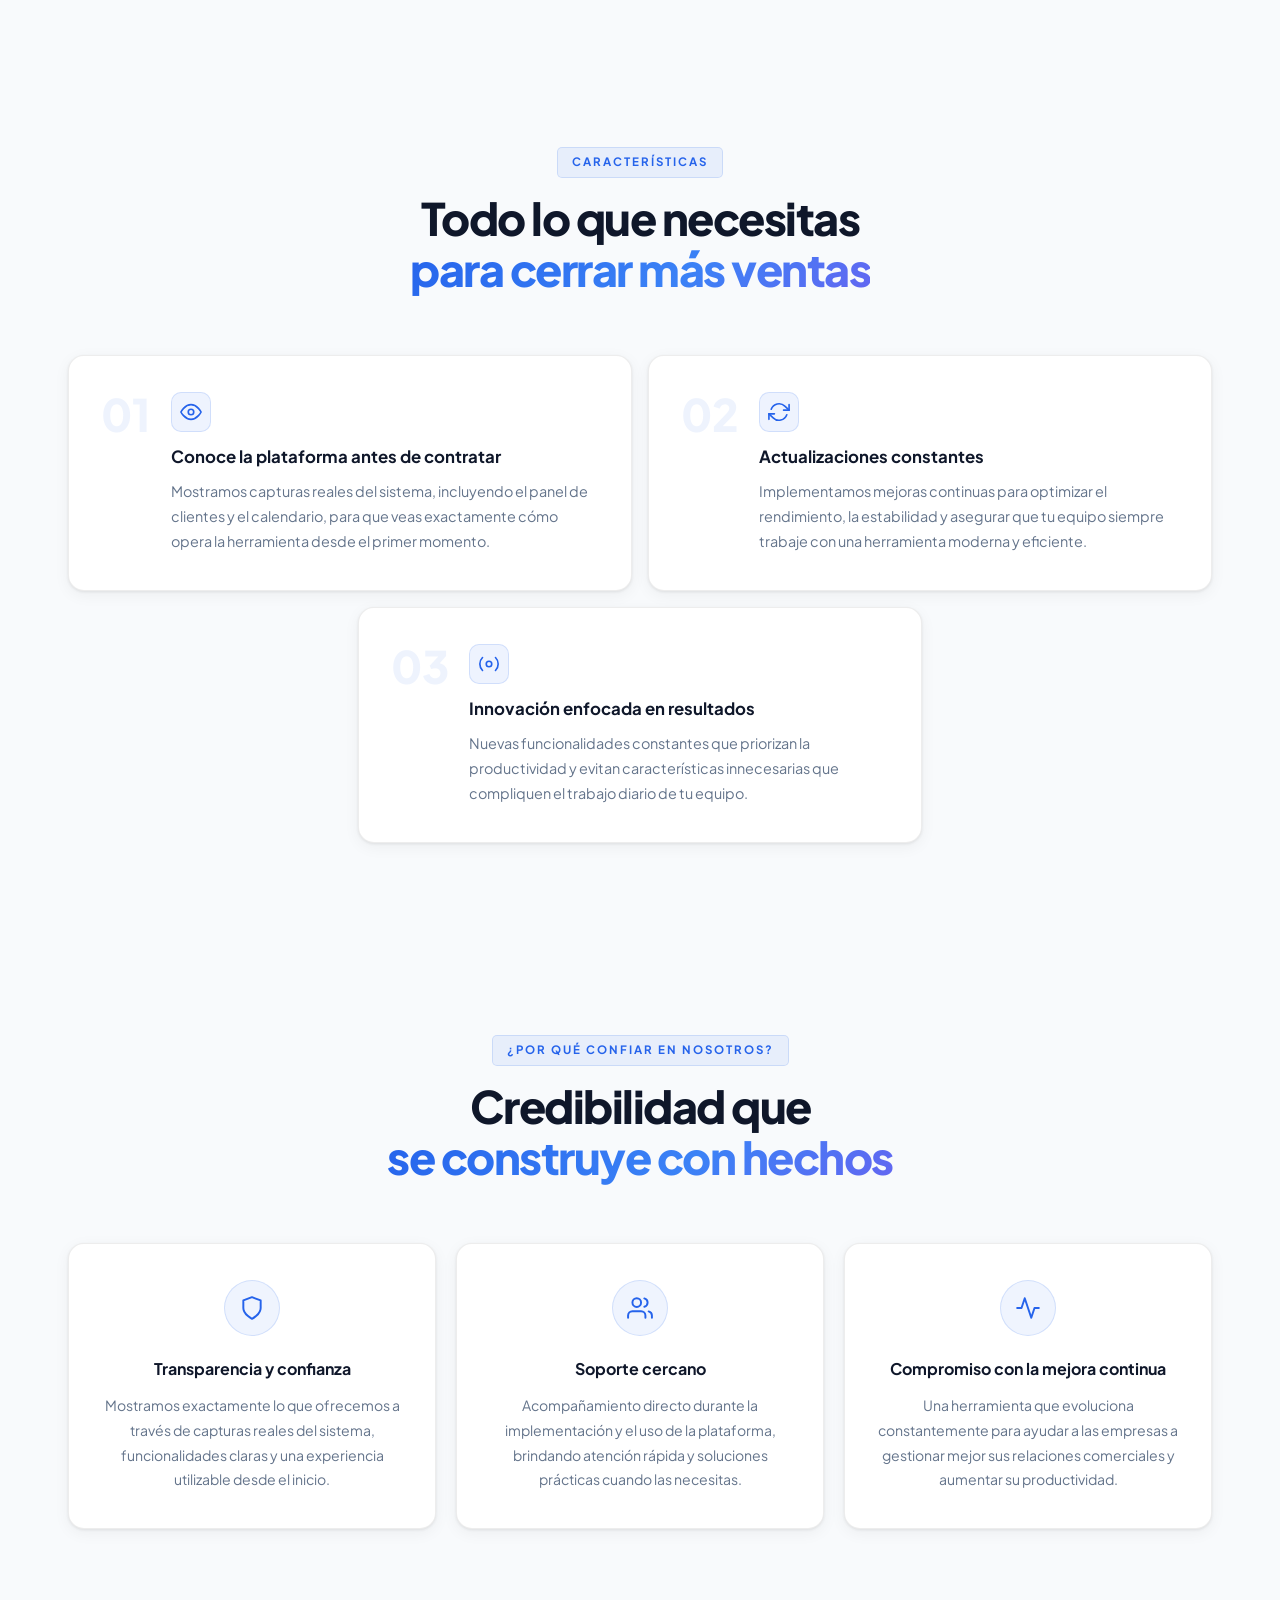
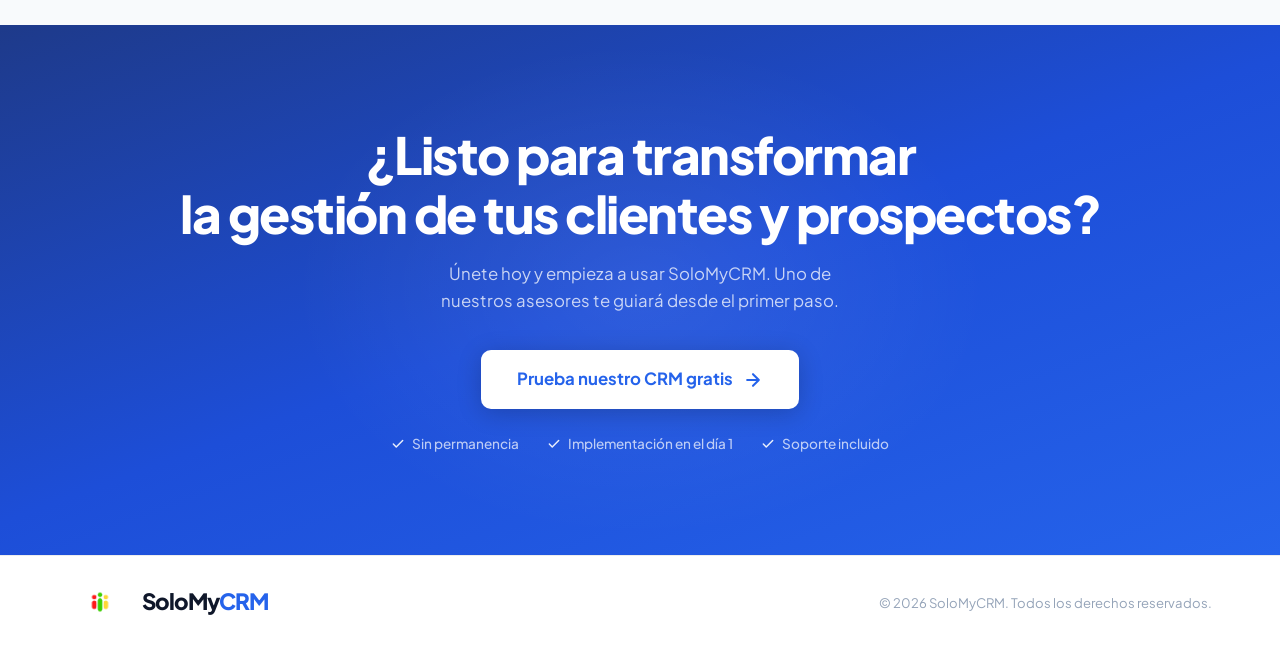
==== commit a62f2875: "Actualizar logotipo a ISOTIPO SOLOMYCRM y eliminar logo anterior" ====
--- a/index.html
+++ b/index.html
@@ -22,9 +22,9 @@
   <title>SoloMyCRM — El CRM que tu equipo necesita</title>
   
   <!-- Favicons -->
-  <link rel="icon" type="image/png" href="logosolomycrm.png" />
-  <link rel="apple-touch-icon" href="logosolomycrm.png" />
-  <link rel="shortcut icon" href="logosolomycrm.png" />
+  <link rel="icon" type="image/png" href="ISOTIPO SOLOMYCRM.png" />
+  <link rel="apple-touch-icon" href="ISOTIPO SOLOMYCRM.png" />
+  <link rel="shortcut icon" href="ISOTIPO SOLOMYCRM.png" />
   
   <link rel="preconnect" href="https://fonts.googleapis.com" />
   <link rel="preconnect" href="https://fonts.gstatic.com" crossorigin />
@@ -37,7 +37,7 @@
   <header class="navbar" id="navbar">
     <div class="nav-container">
       <a href="#" class="logo">
-        <img src="logosolomycrm.png" alt="SoloMyCRM" class="logo-img" />
+        <img src="ISOTIPO SOLOMYCRM.png" alt="SoloMyCRM" class="logo-img" />
         <span class="logo-text">SoloMy<span class="logo-accent">CRM</span></span>
       </a>
       <nav class="nav-links" id="navLinks">
@@ -310,7 +310,7 @@
   <footer class="footer">
     <div class="container footer-inner">
       <a href="#" class="logo">
-        <img src="logosolomycrm.png" alt="SoloMyCRM" class="logo-img" />
+        <img src="ISOTIPO SOLOMYCRM.png" alt="SoloMyCRM" class="logo-img" />
         <span class="logo-text">SoloMy<span class="logo-accent">CRM</span></span>
       </a>
       <p class="footer-copy">© 2026 SoloMyCRM. Todos los derechos reservados.</p>
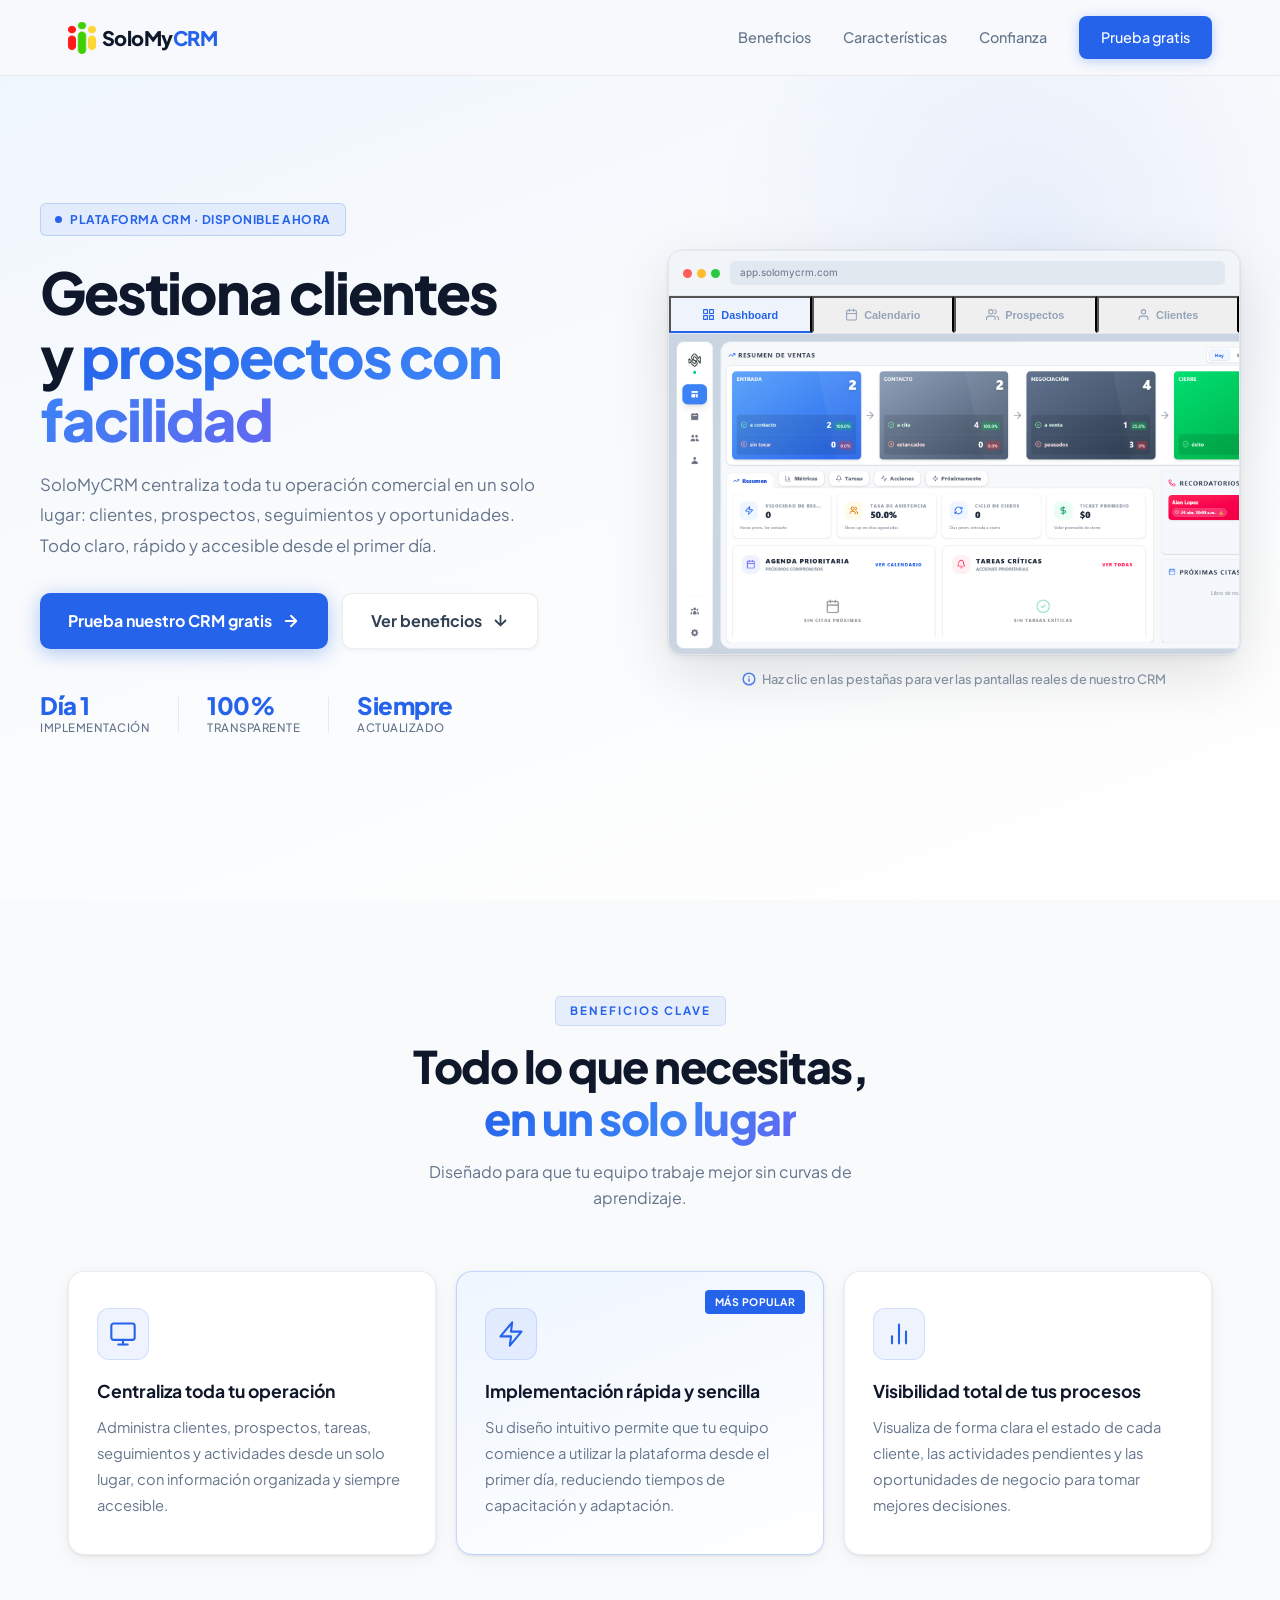
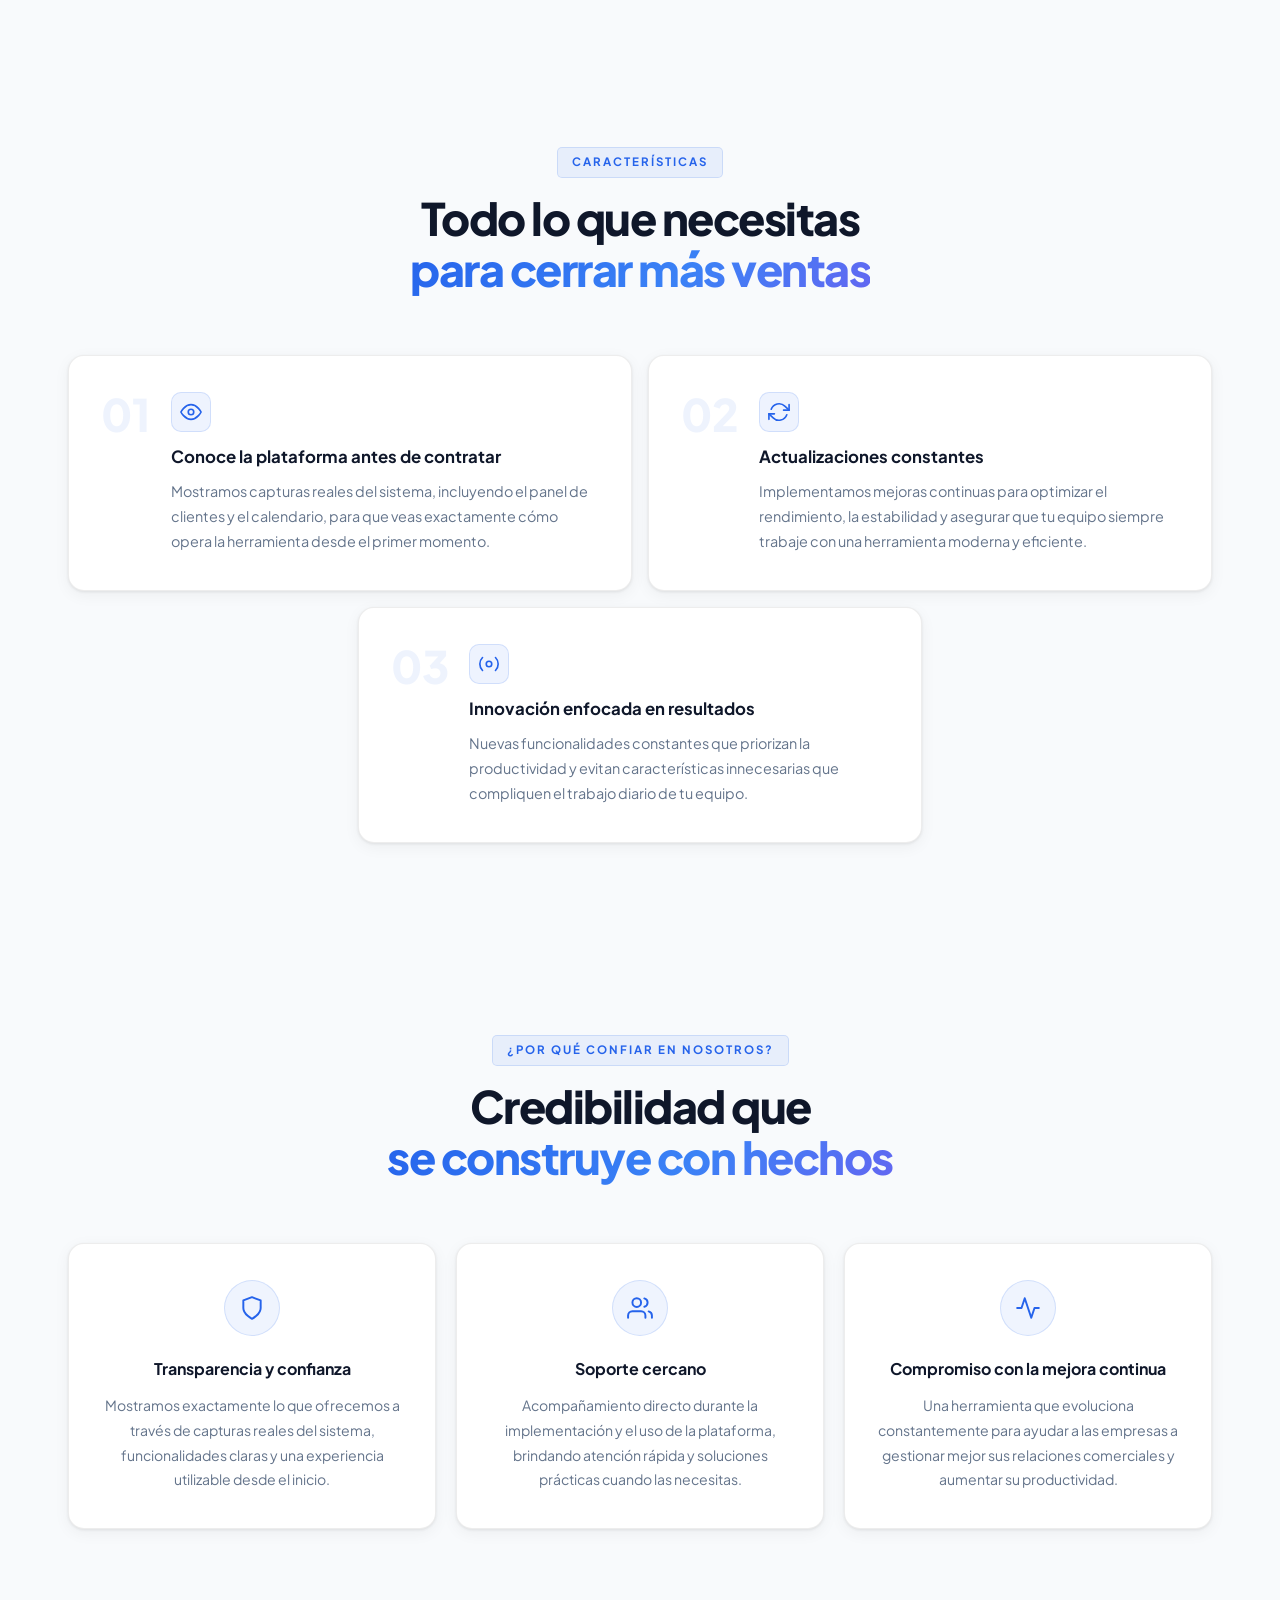
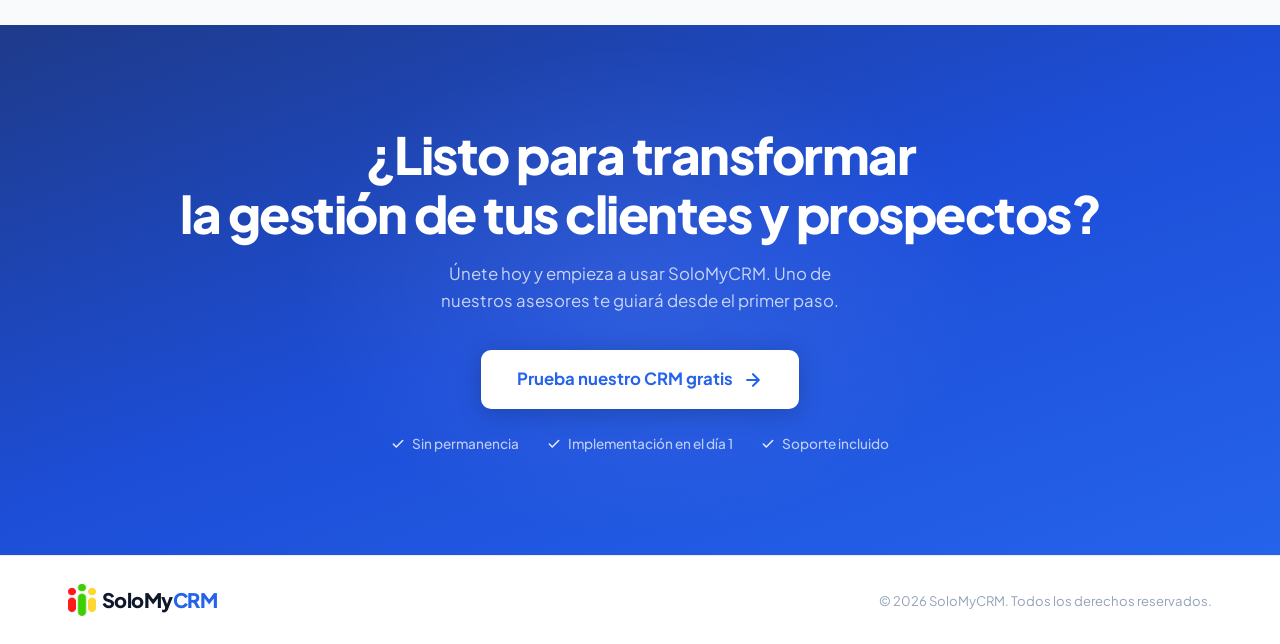
==== commit a7f0bc19: "Ajustar favicon a 32x32 y reducir tamano de logos a mediano" ====
--- a/index.html
+++ b/index.html
@@ -22,9 +22,9 @@
   <title>SoloMyCRM — El CRM que tu equipo necesita</title>
   
   <!-- Favicons -->
-  <link rel="icon" type="image/png" href="ISOTIPO SOLOMYCRM.png" />
-  <link rel="apple-touch-icon" href="ISOTIPO SOLOMYCRM.png" />
-  <link rel="shortcut icon" href="ISOTIPO SOLOMYCRM.png" />
+  <link rel="icon" type="image/png" href="favicon.png" />
+  <link rel="apple-touch-icon" href="favicon.png" />
+  <link rel="shortcut icon" href="favicon.png" />
   
   <link rel="preconnect" href="https://fonts.googleapis.com" />
   <link rel="preconnect" href="https://fonts.gstatic.com" crossorigin />
--- a/style.css
+++ b/style.css
@@ -108,20 +108,20 @@
   text-decoration: none;
   display: inline-flex;
   align-items: center;
-  gap: 10px;
+  gap: 6px;
 }
 
 .logo-img {
-  height: 36px;
+  height: 32px;
   width: auto;
   display: block;
 }
 
 .logo-text {
   font-family: var(--font);
-  font-size: 1.4rem;
+  font-size: 1.25rem;
   font-weight: 900;
-  letter-spacing: -1px;
+  letter-spacing: -0.5px;
   color: var(--text);
 }
 
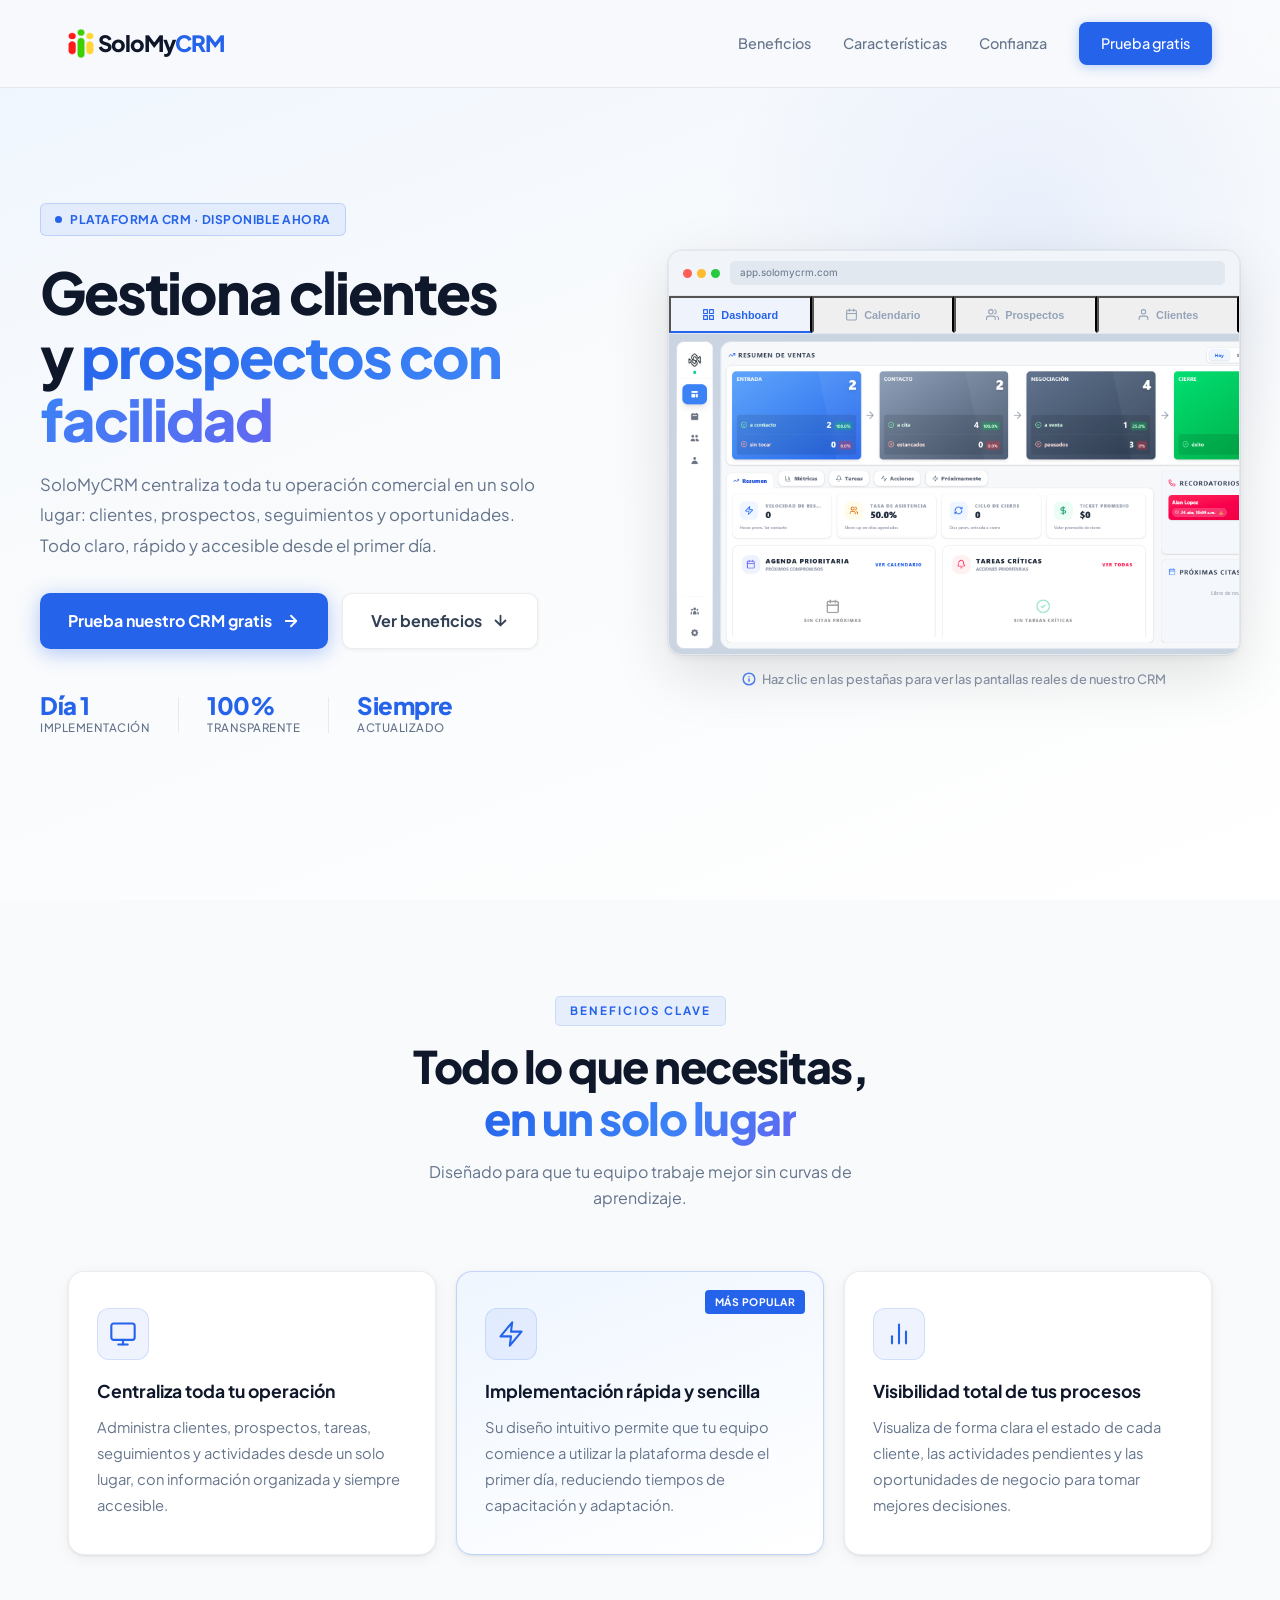
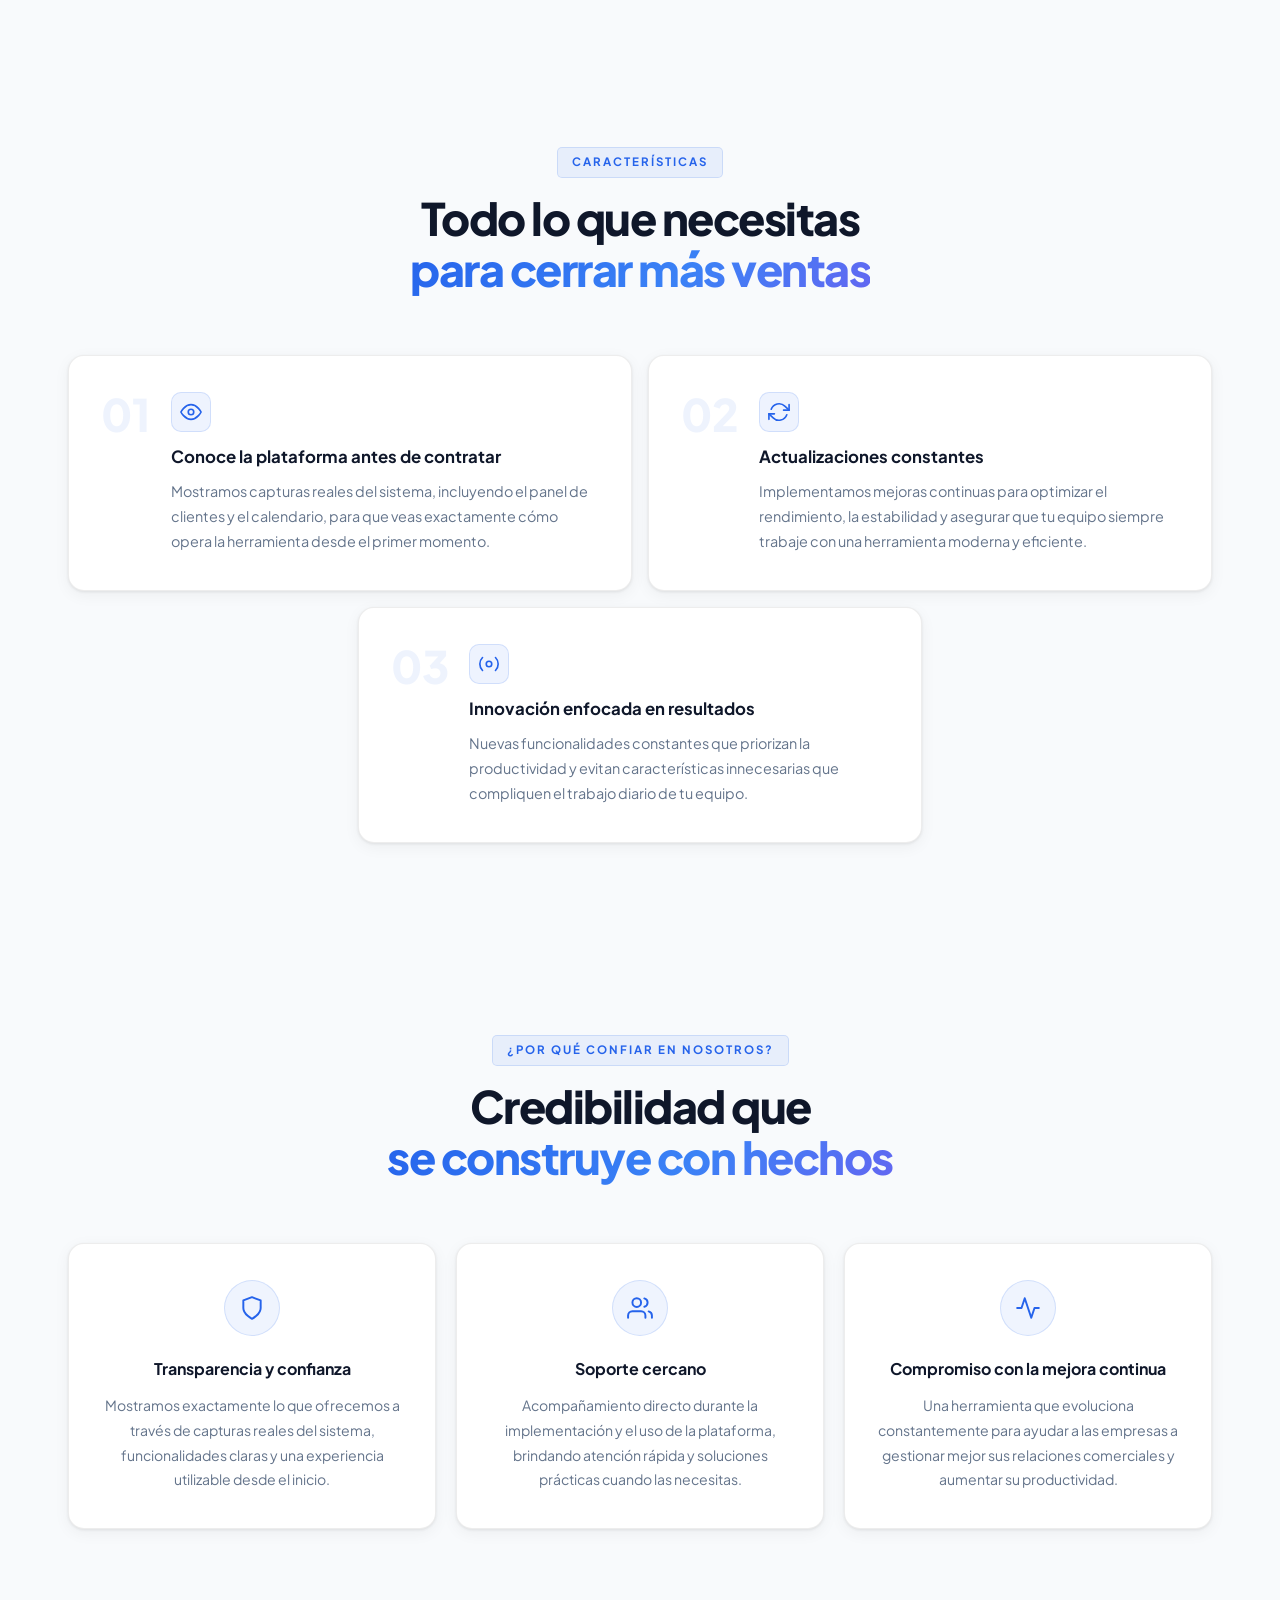
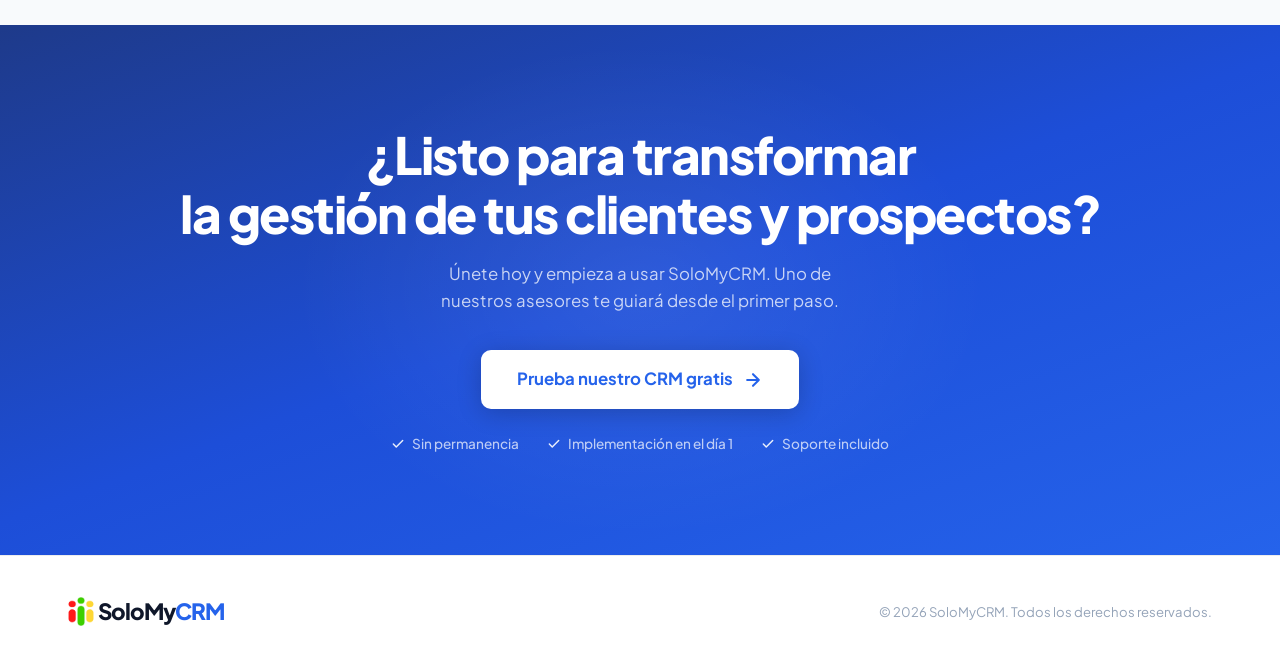
==== commit e30b41d0: "Restaurar imagen original de ISOTIPO SOLOMYCRM y ajustar tamanos y margenes negativos por CSS" ====
--- a/index.html
+++ b/index.html
@@ -22,9 +22,9 @@
   <title>SoloMyCRM — El CRM que tu equipo necesita</title>
   
   <!-- Favicons -->
-  <link rel="icon" type="image/png" href="favicon.png" />
-  <link rel="apple-touch-icon" href="favicon.png" />
-  <link rel="shortcut icon" href="favicon.png" />
+  <link rel="icon" type="image/png" href="ISOTIPO SOLOMYCRM.png" />
+  <link rel="apple-touch-icon" href="ISOTIPO SOLOMYCRM.png" />
+  <link rel="shortcut icon" href="ISOTIPO SOLOMYCRM.png" />
   
   <link rel="preconnect" href="https://fonts.googleapis.com" />
   <link rel="preconnect" href="https://fonts.gstatic.com" crossorigin />
--- a/style.css
+++ b/style.css
@@ -108,20 +108,22 @@
   text-decoration: none;
   display: inline-flex;
   align-items: center;
-  gap: 6px;
+  gap: 0;
 }
 
 .logo-img {
-  height: 32px;
+  height: 55px;
   width: auto;
   display: block;
+  margin-left: -36px;
+  margin-right: -32px;
 }
 
 .logo-text {
   font-family: var(--font);
-  font-size: 1.25rem;
+  font-size: 1.4rem;
   font-weight: 900;
-  letter-spacing: -0.5px;
+  letter-spacing: -1px;
   color: var(--text);
 }
 
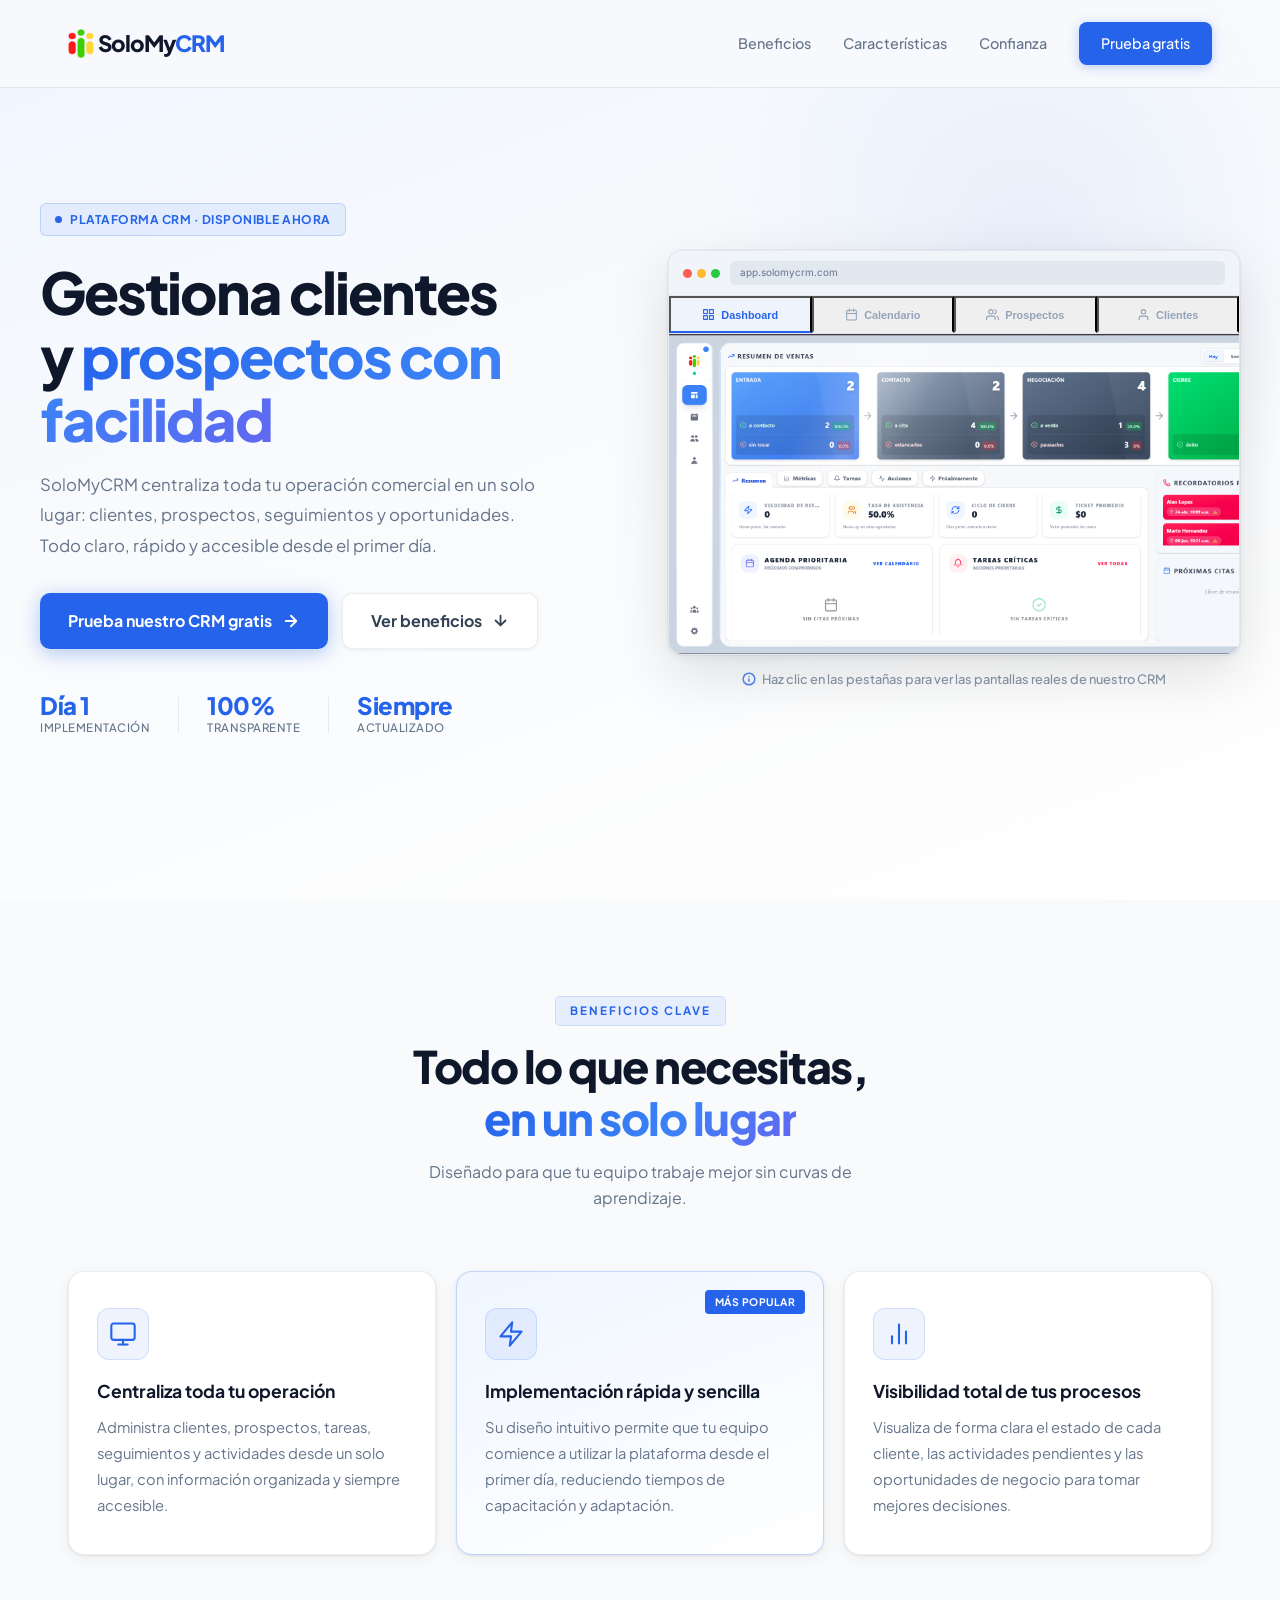
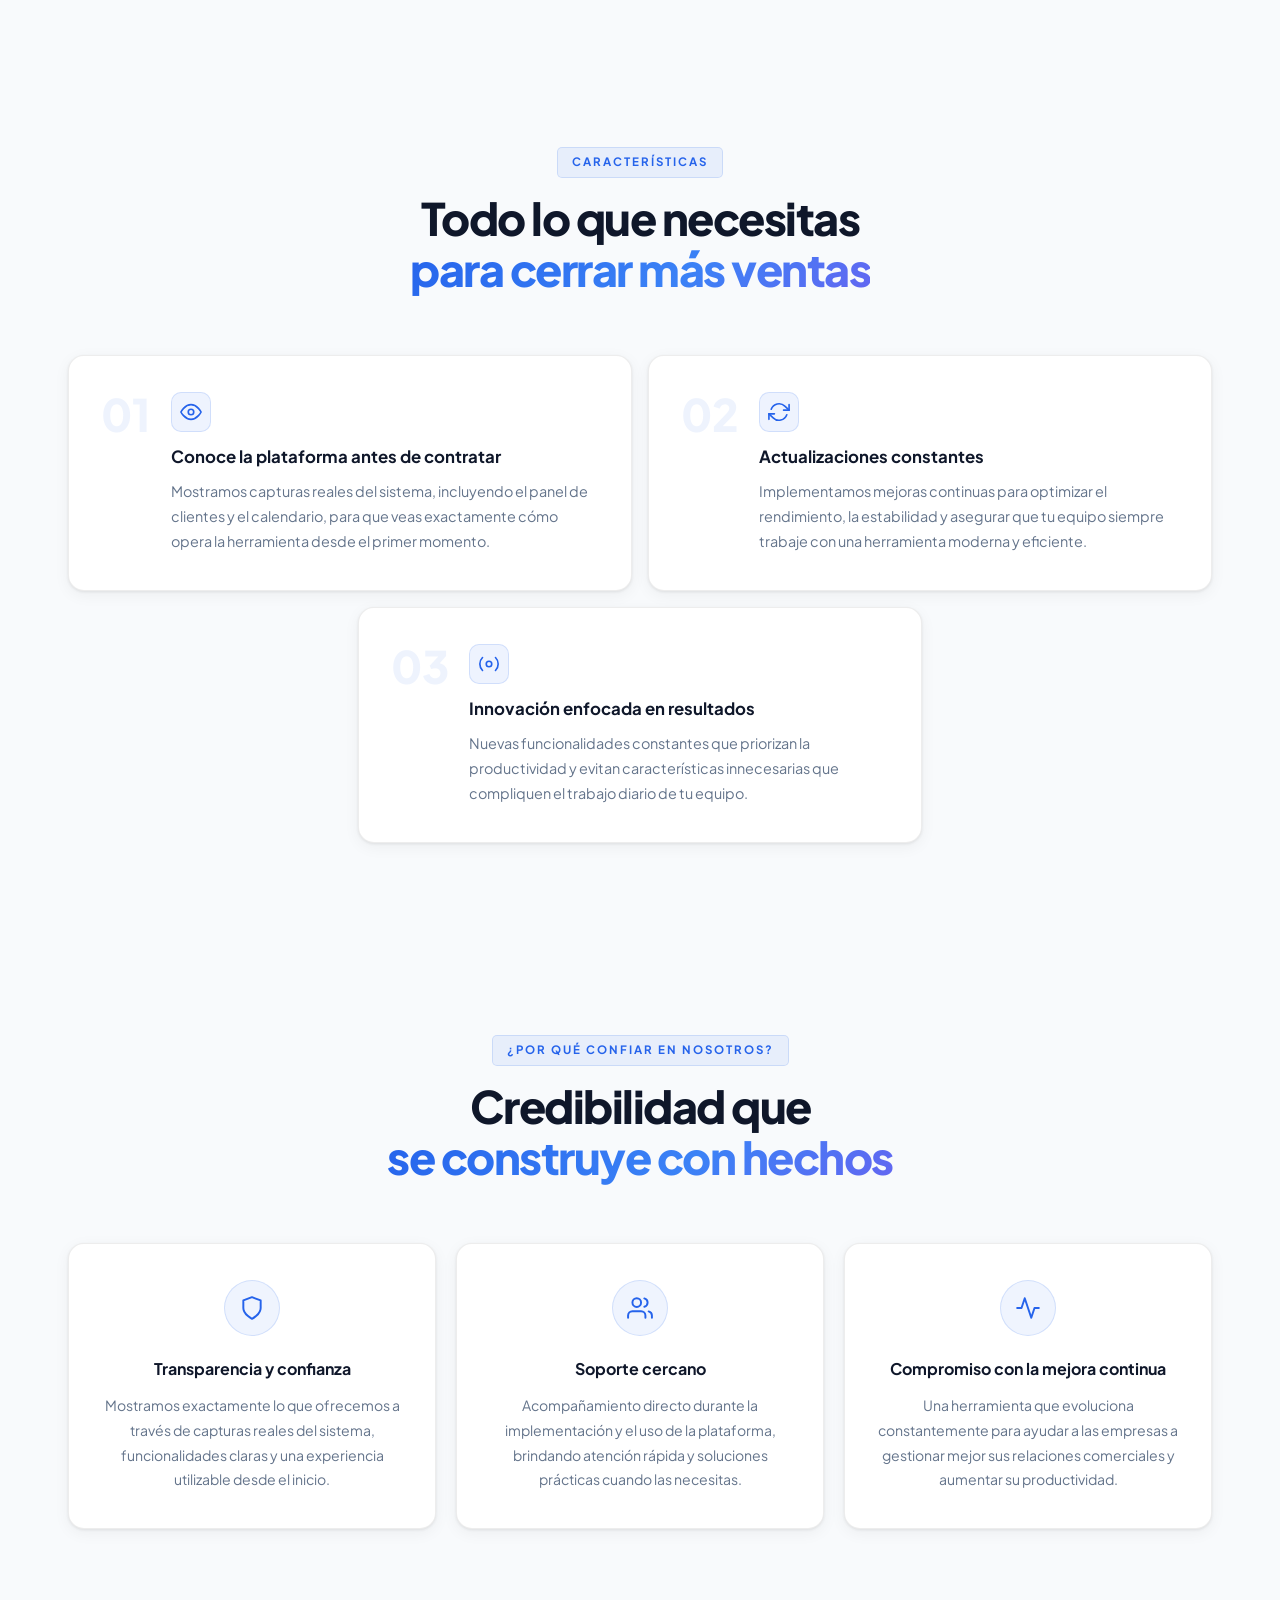
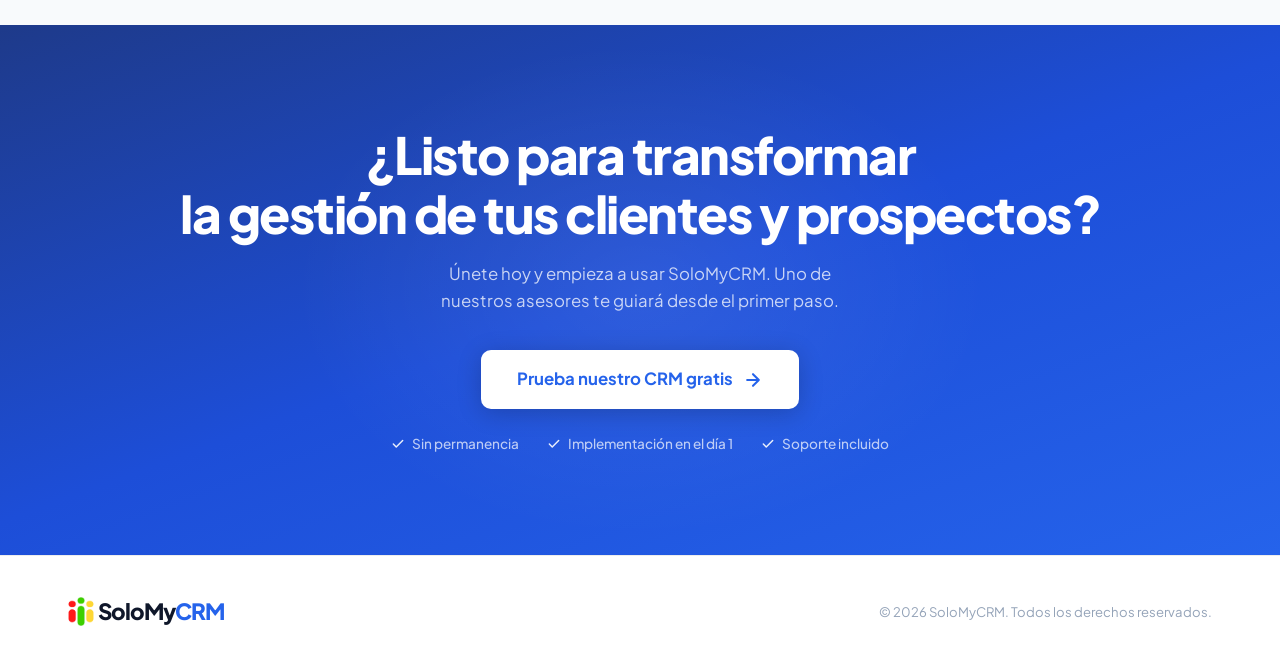
==== commit 87e34adb: "Actualizar capturas de pantalla de CRM en landing page y formulario" ====
--- a/index.html
+++ b/index.html
@@ -11,20 +11,20 @@
   <meta property="og:type" content="website" />
   <meta property="og:title" content="SoloMyCRM — El CRM que tu equipo necesita" />
   <meta property="og:description" content="SoloMyCRM, la plataforma CRM intuitiva que centraliza tu operación, simplifica el seguimiento de clientes y potencia el crecimiento de tu negocio desde el primer día." />
-  <meta property="og:image" content="pantalla principal smcrm.png" />
+  <meta property="og:image" content="dashboardsmcrm.png" />
   
   <!-- Twitter -->
   <meta name="twitter:card" content="summary_large_image" />
   <meta name="twitter:title" content="SoloMyCRM — El CRM que tu equipo necesita" />
   <meta name="twitter:description" content="SoloMyCRM, la plataforma CRM intuitiva que centraliza tu operación, simplifica el seguimiento de clientes y potencia el crecimiento de tu negocio desde el primer día." />
-  <meta name="twitter:image" content="pantalla principal smcrm.png" />
+  <meta name="twitter:image" content="dashboardsmcrm.png" />
 
   <title>SoloMyCRM — El CRM que tu equipo necesita</title>
   
   <!-- Favicons -->
-  <link rel="icon" type="image/png" href="ISOTIPO SOLOMYCRM.png" />
-  <link rel="apple-touch-icon" href="ISOTIPO SOLOMYCRM.png" />
-  <link rel="shortcut icon" href="ISOTIPO SOLOMYCRM.png" />
+  <link rel="icon" type="image/png" href="favicon.png?v=3" />
+  <link rel="apple-touch-icon" href="favicon.png?v=3" />
+  <link rel="shortcut icon" href="favicon.png?v=3" />
   
   <link rel="preconnect" href="https://fonts.googleapis.com" />
   <link rel="preconnect" href="https://fonts.gstatic.com" crossorigin />
@@ -135,16 +135,16 @@
           <!-- Screen panels — real screenshots -->
           <div class="mockup-screens" id="mockupScreens">
             <div class="mockup-screen active" id="screen-dashboard">
-              <img src="pantalla principal smcrm.png" alt="Dashboard SoloMyCRM" />
+              <img src="dashboardsmcrm.png" alt="Dashboard SoloMyCRM" />
             </div>
             <div class="mockup-screen" id="screen-calendario">
-              <img src="pantalla calendario solomycrm.png" alt="Calendario SoloMyCRM" />
+              <img src="calendariocrm.png" alt="Calendario SoloMyCRM" />
             </div>
             <div class="mockup-screen" id="screen-prospectos">
-              <img src="pantalla prospectos solomycrm.png" alt="Prospectos SoloMyCRM" />
+              <img src="prospectossmcrm.png" alt="Prospectos SoloMyCRM" />
             </div>
             <div class="mockup-screen" id="screen-clientes">
-              <img src="Pantalla clientes solomycrm.png" alt="Clientes SoloMyCRM" />
+              <img src="clientessmcrm.png" alt="Clientes SoloMyCRM" />
             </div>
           </div>
         </div>
